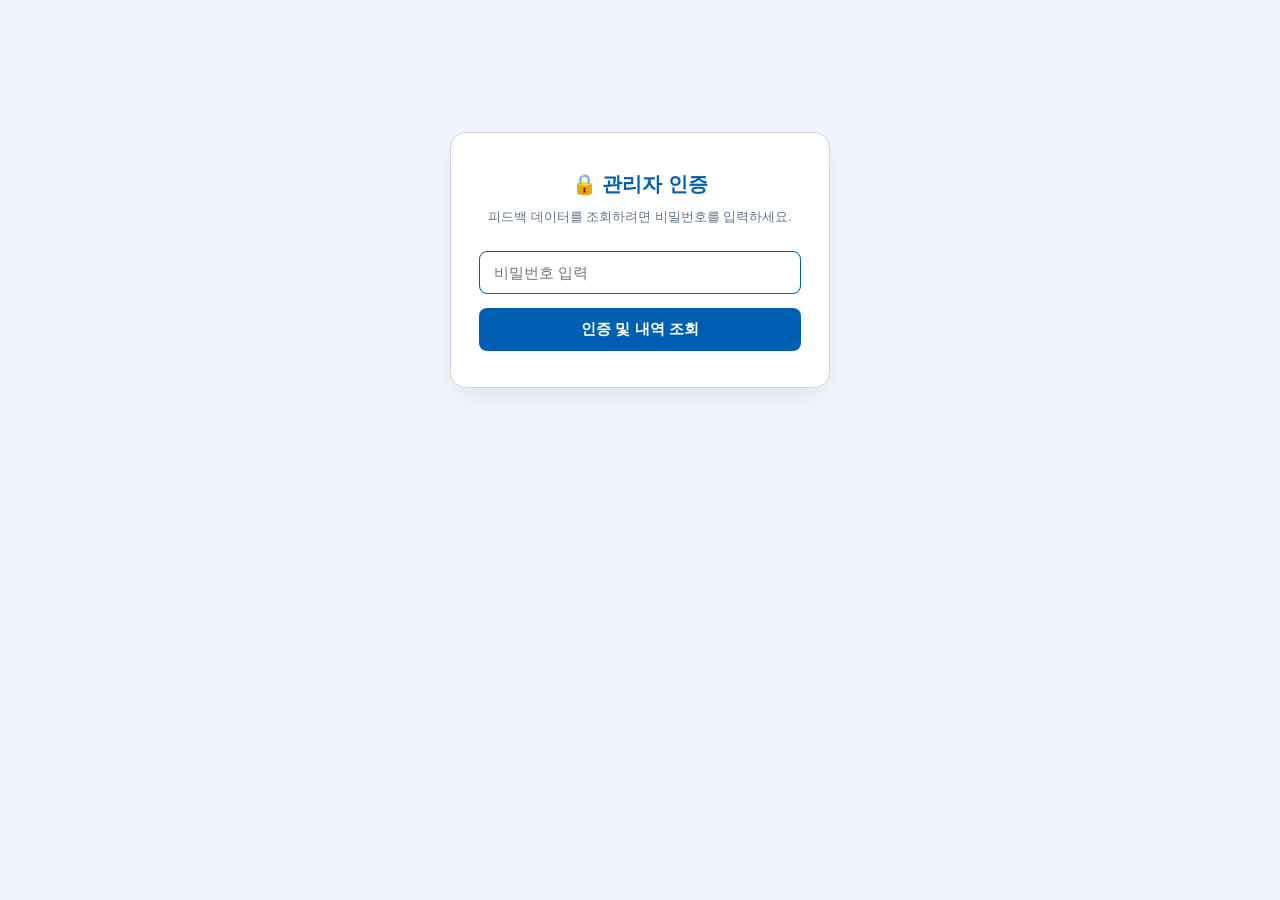
==== admin.html @ b07fa23e "Create admin.html" ====
<!DOCTYPE html>
<html lang="ko">
<head>
  <meta charset="UTF-8">
  <meta name="viewport" content="width=device-width, initial-scale=1.0">
  <title>피드백 관리자 대시보드 - 주말 언제와?</title>
  <link rel="icon" type="image/png" href="/day-off.png">
  <link rel="stylesheet" href="https://fonts.googleapis.com/css2?family=Pretendard:wght@400;500;600;700;800;900&family=Material+Symbols+Outlined:opsz,wght,FILL,GRAD@20..48,100..700,0..1,-50..200&display=swap">
  <style>
    * { box-sizing: border-box; margin: 0; padding: 0; font-family: 'Pretendard', -apple-system, sans-serif; }
    body { background-color: #f1f5f9; color: #0f172a; min-height: 100vh; padding: 32px 16px 60px; line-height: 1.5; }
    .container { max-width: 1120px; margin: 0 auto; }

    /* 로그인 인증 카드 */
    .auth-card {
      max-width: 380px;
      margin: 100px auto;
      background: #ffffff;
      padding: 36px 28px;
      border-radius: 16px;
      border: 1.5px solid #cbd5e1;
      box-shadow: 0 10px 25px -5px rgba(15, 23, 42, 0.08);
      text-align: center;
    }
    .auth-title { font-size: 1.25rem; font-weight: 900; margin-bottom: 8px; color: #005fb0; }
    .auth-desc { font-size: 0.8125rem; color: #64748b; margin-bottom: 24px; }
    .auth-input {
      width: 100%;
      padding: 12px 14px;
      border: 1.5px solid #cbd5e1;
      border-radius: 8px;
      font-size: 0.9375rem;
      outline: none;
      margin-bottom: 14px;
    }
    .auth-input:focus { border-color: #005fb0; }
    .auth-btn {
      width: 100%;
      padding: 12px;
      background-color: #005fb0;
      color: #ffffff;
      border: none;
      border-radius: 8px;
      font-size: 0.9375rem;
      font-weight: 800;
      cursor: pointer;
      transition: background-color 0.2s;
    }
    .auth-btn:hover { background-color: #00497d; }

    /* 대시보드 화면 */
    #dashboard-view { display: none; }
    .dashboard-header {
      display: flex;
      justify-content: space-between;
      align-items: center;
      margin-bottom: 20px;
      flex-wrap: wrap;
      gap: 12px;
    }
    .header-title-wrap h2 { font-size: 1.4rem; font-weight: 900; color: #0f172a; }
    .header-title-wrap p { font-size: 0.85rem; color: #64748b; margin-top: 2px; }
    
    .header-actions { display: flex; align-items: center; gap: 10px; }
    .refresh-btn {
      display: inline-flex;
      align-items: center;
      gap: 6px;
      padding: 8px 16px;
      border-radius: 8px;
      border: 1.5px solid #cbd5e1;
      background-color: #ffffff;
      color: #0f172a;
      font-weight: 700;
      font-size: 0.8125rem;
      cursor: pointer;
      transition: all 0.2s;
    }
    .refresh-btn:hover { background-color: #f8fafc; border-color: #005fb0; color: #005fb0; }
    .refresh-btn .material-symbols-outlined { font-size: 18px; }

    /* 테이블 카드 영역 */
    .table-card {
      background: #ffffff;
      border: 1.5px solid #cbd5e1;
      border-radius: 14px;
      overflow: hidden;
      box-shadow: 0 4px 12px rgba(15, 23, 42, 0.05);
    }
    table { width: 100%; border-collapse: collapse; text-align: left; }
    th, td { padding: 16px 18px; border-bottom: 1px solid #e2e8f0; vertical-align: top; }
    th { background: #f8fafc; font-weight: 800; color: #475569; border-bottom: 1.5px solid #cbd5e1; font-size: 0.8125rem; }
    tr:last-child td { border-bottom: none; }
    tr:hover td { background-color: #f8fafc; }

    /* 열별 가로 너비 및 서식 */
    .col-no { width: 64px; text-align: center; font-weight: 800; color: #64748b; font-size: 0.875rem; }
    .col-date { width: 175px; color: #475569; font-size: 0.8125rem; white-space: nowrap; font-variant-numeric: tabular-nums; }
    .col-category { width: 140px; }
    .col-content {
      font-size: 0.9375rem;
      color: #1e293b;
      white-space: pre-wrap;
      word-break: break-word;
      line-height: 1.6;
    }

    /* 카테고리 배지 */
    .badge {
      display: inline-block;
      padding: 4px 10px;
      border-radius: 6px;
      font-size: 0.75rem;
      font-weight: 800;
      white-space: nowrap;
    }
    .badge-오류신고 { background-color: #fee2e2; color: #b91c1c; border: 1px solid #fca5a5; }
    .badge-개선사항-요청 { background-color: #fef3c7; color: #d97706; border: 1px solid #fcd34d; }
    .badge-신기능-아이디어 { background-color: #e0e7ff; color: #4338ca; border: 1px solid #c7d2fe; }

    @media (max-width: 768px) {
      .table-card { overflow-x: auto; }
      table { min-width: 680px; }
      body { padding: 24px 12px 40px; }
    }
  </style>
</head>
<body>
  <div class="container">
    <!-- 1. 비밀번호 인증 폼 -->
    <div class="auth-card" id="auth-view">
      <h1 class="auth-title">🔒 관리자 인증</h1>
      <p class="auth-desc">피드백 데이터를 조회하려면 비밀번호를 입력하세요.</p>
      <form onsubmit="handleLogin(event)">
        <input type="password" id="admin-pw" class="auth-input" placeholder="비밀번호 입력" required autofocus />
        <button type="submit" id="login-btn" class="auth-btn">인증 및 내역 조회</button>
      </form>
    </div>

    <!-- 2. 피드백 목록 대시보드 -->
    <div id="dashboard-view">
      <div class="dashboard-header">
        <div class="header-title-wrap">
          <h2>📬 피드백 접수 현황 (<span id="total-count">0</span>건)</h2>
          <p>구글 스프레드시트 FEED 시트와 실시간 연동된 피드백 목록입니다.</p>
        </div>
        <div class="header-actions">
          <button type="button" class="refresh-btn" onclick="fetchFeedbacks()">
            <span class="material-symbols-outlined">refresh</span>
            <span>새로고침</span>
          </button>
        </div>
      </div>

      <div class="table-card">
        <table>
          <thead>
            <tr>
              <th class="col-no">No.</th>
              <th class="col-date">추가한 시간</th>
              <th class="col-category">카테고리</th>
              <th>피드백 내용</th>
            </tr>
          </thead>
          <tbody id="feedback-table-body">
            <!-- 자바스크립트로 렌더링 -->
          </tbody>
        </table>
      </div>
    </div>
  </div>

  <script>
    const APPS_SCRIPT_URL = 'https://script.google.com/macros/s/AKfycbxyLX-M_XVv8_9TiIEZ9mmHaKyGz4XHE_bcwyMGWnms5fs6G-gfW6nwghUoxpFB1cL58g/exec';
    let currentPassword = '';

    function handleLogin(e) {
      e.preventDefault();
      currentPassword = document.getElementById('admin-pw').value;
      fetchFeedbacks();
    }

    // 🌟 ISO 8601 및 다양한 날짜 형식을 'YYYY-MM-DD HH:mm:ss'로 깔끔하게 변환하는 포맷터
    function formatDateTime(val) {
      if (!val) return '-';
      const d = new Date(val);
      if (isNaN(d.getTime())) {
        return String(val);
      }
      const yyyy = d.getFullYear();
      const mm = String(d.getMonth() + 1).padStart(2, '0');
      const dd = String(d.getDate()).padStart(2, '0');
      const hh = String(d.getHours()).padStart(2, '0');
      const min = String(d.getMinutes()).padStart(2, '0');
      const ss = String(d.getSeconds()).padStart(2, '0');
      return `${yyyy}-${mm}-${dd} ${hh}:${min}:${ss}`;
    }

    async function fetchFeedbacks() {
      const btn = document.getElementById('login-btn');
      if (btn) btn.innerText = '인증 확인 중...';

      try {
        const response = await fetch(APPS_SCRIPT_URL, {
          method: 'POST',
          body: JSON.stringify({
            action: 'getAdminFeedbacks',
            password: currentPassword
          })
        });

        const result = await response.json();

        if (result.status === 'success') {
          document.getElementById('auth-view').style.display = 'none';
          document.getElementById('dashboard-view').style.display = 'block';
          renderTable(result.data);
        } else {
          alert(result.message || '인증에 실패했습니다. 비밀번호를 다시 확인하세요.');
        }
      } catch (err) {
        console.error('관리자 조회 오류:', err);
        alert('데이터를 가져오는 중 네트워크 오류가 발생했습니다.');
      } finally {
        if (btn) btn.innerText = '인증 및 내역 조회';
      }
    }

    function renderTable(data) {
      const tbody = document.getElementById('feedback-table-body');
      document.getElementById('total-count').innerText = data.length;
      tbody.innerHTML = '';

      if (data.length === 0) {
        tbody.innerHTML = '<tr><td colspan="4" style="text-align:center; padding: 48px; color: #94a3b8; font-weight:600;">접수된 피드백 내역이 없습니다.</td></tr>';
        return;
      }

      data.forEach((item, index) => {
        const badgeClass = 'badge-' + String(item.category || '').replace(/\s+/g, '-');
        const formattedDate = formatDateTime(item.createdAt);
        const rowNumber = index + 1; // 🌟 1, 2, 3... 순번 번호 부여

        const row = document.createElement('tr');
        row.innerHTML = `
          <td class="col-no">${rowNumber}</td>
          <td class="col-date">${formattedDate}</td>
          <td class="col-category"><span class="badge ${badgeClass}">${escapeHtml(item.category || '기타')}</span></td>
          <td class="col-content">${escapeHtml(item.content || '')}</td>
        `;
        tbody.appendChild(row);
      });
    }

    function escapeHtml(text) {
      const div = document.createElement('div');
      div.innerText = text;
      return div.innerHTML;
    }
  </script>
</body>
</html>
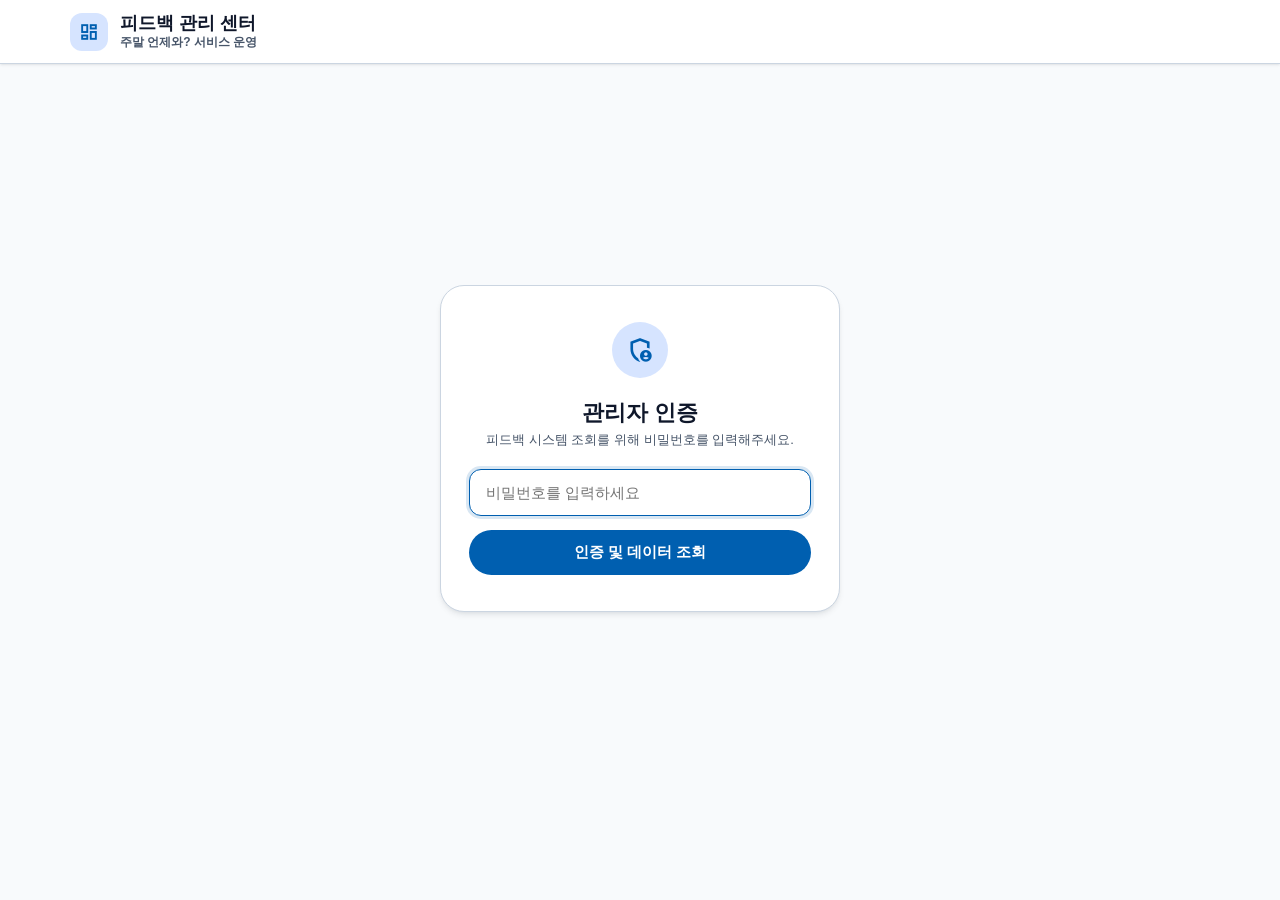
==== commit 958a3845: "Update admin.html" ====
--- a/admin.html
+++ b/admin.html
@@ -3,190 +3,754 @@
 <head>
   <meta charset="UTF-8">
   <meta name="viewport" content="width=device-width, initial-scale=1.0">
-  <title>피드백 관리자 대시보드 - 주말 언제와?</title>
+  <title>피드백 관리자 센터 - 주말 언제와?</title>
   <link rel="icon" type="image/png" href="/day-off.png">
-  <link rel="stylesheet" href="https://fonts.googleapis.com/css2?family=Pretendard:wght@400;500;600;700;800;900&family=Material+Symbols+Outlined:opsz,wght,FILL,GRAD@20..48,100..700,0..1,-50..200&display=swap">
+  <link rel="preconnect" href="https://fonts.googleapis.com">
+  <link rel="preconnect" href="https://fonts.gstatic.com" crossorigin>
+  <link href="https://fonts.googleapis.com/css2?family=Pretendard:wght@400;500;600;700;800;900&family=Material+Symbols+Outlined:opsz,wght,FILL,GRAD@20..48,100..700,0..1,-50..200&display=swap" rel="stylesheet">
+  
   <style>
-    * { box-sizing: border-box; margin: 0; padding: 0; font-family: 'Pretendard', -apple-system, sans-serif; }
-    body { background-color: #f1f5f9; color: #0f172a; min-height: 100vh; padding: 32px 16px 60px; line-height: 1.5; }
-    .container { max-width: 1120px; margin: 0 auto; }
-
-    /* 로그인 인증 카드 */
-    .auth-card {
-      max-width: 380px;
-      margin: 100px auto;
-      background: #ffffff;
-      padding: 36px 28px;
-      border-radius: 16px;
-      border: 1.5px solid #cbd5e1;
-      box-shadow: 0 10px 25px -5px rgba(15, 23, 42, 0.08);
-      text-align: center;
-    }
-    .auth-title { font-size: 1.25rem; font-weight: 900; margin-bottom: 8px; color: #005fb0; }
-    .auth-desc { font-size: 0.8125rem; color: #64748b; margin-bottom: 24px; }
-    .auth-input {
+    /* ==========================================
+       1. Material Design 3 토큰 정의
+       ========================================== */
+    :root {
+      --md-sys-color-primary: #005fb0;
+      --md-sys-color-on-primary: #ffffff;
+      --md-sys-color-primary-container: #d6e4ff;
+      --md-sys-color-on-primary-container: #001b3d;
+      
+      --md-sys-color-secondary: #535f70;
+      --md-sys-color-secondary-container: #d7e3f7;
+      --md-sys-color-on-secondary-container: #101c2b;
+      
+      --md-sys-color-surface: #ffffff;
+      --md-sys-color-surface-dim: #f8fafc;
+      --md-sys-color-surface-container: #ffffff;
+      --md-sys-color-surface-container-high: #f1f5f9;
+      --md-sys-color-surface-container-highest: #e2e8f0;
+      
+      --md-sys-color-on-surface: #0f172a;
+      --md-sys-color-on-surface-variant: #475569;
+      --md-sys-color-outline: #94a3b8;
+      --md-sys-color-outline-variant: #cbd5e1;
+      
+      --md-sys-color-error: #ba1a1a;
+      --md-sys-color-error-container: #ffdad6;
+      --md-sys-color-on-error-container: #410002;
+
+      --md-shape-corner-xs: 4px;
+      --md-shape-corner-s: 8px;
+      --md-shape-corner-m: 12px;
+      --md-shape-corner-l: 16px;
+      --md-shape-corner-xl: 24px;
+      --md-shape-corner-full: 9999px;
+
+      --md-elevation-1: 0 1px 3px 0 rgba(15, 23, 42, 0.08), 0 1px 2px -1px rgba(15, 23, 42, 0.08);
+      --md-elevation-2: 0 4px 6px -1px rgba(15, 23, 42, 0.08), 0 2px 4px -2px rgba(15, 23, 42, 0.08);
+      --md-elevation-3: 0 10px 15px -3px rgba(15, 23, 42, 0.1), 0 4px 6px -4px rgba(15, 23, 42, 0.1);
+    }
+
+    * {
+      box-sizing: border-box;
+      margin: 0;
+      padding: 0;
+      font-family: 'Pretendard', -apple-system, BlinkMacSystemFont, Roboto, sans-serif;
+      -webkit-font-smoothing: antialiased;
+      -webkit-tap-highlight-color: transparent;
+    }
+
+    body {
+      background-color: var(--md-sys-color-surface-dim);
+      color: var(--md-sys-color-on-surface);
+      min-height: 100vh;
+      display: flex;
+      flex-direction: column;
+      align-items: center;
+      padding: 0 0 60px;
+    }
+
+    .material-symbols-outlined {
+      font-size: 20px;
+      vertical-align: middle;
+      font-variation-settings: 'FILL' 0, 'wght' 500, 'GRAD' 0, 'opsz' 24;
+    }
+
+    .container {
       width: 100%;
-      padding: 12px 14px;
-      border: 1.5px solid #cbd5e1;
-      border-radius: 8px;
-      font-size: 0.9375rem;
-      outline: none;
-      margin-bottom: 14px;
-    }
-    .auth-input:focus { border-color: #005fb0; }
-    .auth-btn {
+      max-width: 1140px;
+      padding: 0 20px;
+      display: flex;
+      flex-direction: column;
+      gap: 20px;
+    }
+
+    /* ==========================================
+       2. 상단 고정 네비게이션 탑 바
+       ========================================== */
+    .top-app-bar {
       width: 100%;
-      padding: 12px;
-      background-color: #005fb0;
-      color: #ffffff;
-      border: none;
-      border-radius: 8px;
-      font-size: 0.9375rem;
-      font-weight: 800;
-      cursor: pointer;
-      transition: background-color 0.2s;
-    }
-    .auth-btn:hover { background-color: #00497d; }
-
-    /* 대시보드 화면 */
-    #dashboard-view { display: none; }
-    .dashboard-header {
-      display: flex;
+      background-color: var(--md-sys-color-surface);
+      border-bottom: 1.5px solid var(--md-sys-color-outline-variant);
+      box-shadow: var(--md-elevation-1);
+      position: sticky;
+      top: 0;
+      z-index: 100;
+      display: flex;
+      justify-content: center;
+      padding: 12px 20px;
+      margin-bottom: 24px;
+    }
+
+    .top-app-bar-inner {
+      width: 100%;
+      max-width: 1140px;
+      display: flex;
+      align-items: center;
       justify-content: space-between;
-      align-items: center;
-      margin-bottom: 20px;
-      flex-wrap: wrap;
       gap: 12px;
     }
-    .header-title-wrap h2 { font-size: 1.4rem; font-weight: 900; color: #0f172a; }
-    .header-title-wrap p { font-size: 0.85rem; color: #64748b; margin-top: 2px; }
-    
-    .header-actions { display: flex; align-items: center; gap: 10px; }
-    .refresh-btn {
+
+    .brand-section {
+      display: flex;
+      align-items: center;
+      gap: 12px;
+    }
+
+    .brand-logo-badge {
+      width: 38px;
+      height: 38px;
+      border-radius: var(--md-shape-corner-m);
+      background-color: var(--md-sys-color-primary-container);
+      color: var(--md-sys-color-primary);
+      display: flex;
+      align-items: center;
+      justify-content: center;
+    }
+
+    .brand-text h1 {
+      font-size: 1.15rem;
+      font-weight: 900;
+      color: var(--md-sys-color-on-surface);
+      line-height: 1.2;
+    }
+
+    .brand-text p {
+      font-size: 0.75rem;
+      font-weight: 600;
+      color: var(--md-sys-color-on-surface-variant);
+    }
+
+    .top-actions {
+      display: flex;
+      align-items: center;
+      gap: 8px;
+    }
+
+    /* ==========================================
+       3. 버튼 & 배지 (M3 스타일)
+       ========================================== */
+    .md-btn {
       display: inline-flex;
       align-items: center;
+      justify-content: center;
       gap: 6px;
       padding: 8px 16px;
-      border-radius: 8px;
-      border: 1.5px solid #cbd5e1;
-      background-color: #ffffff;
-      color: #0f172a;
+      border-radius: var(--md-shape-corner-full);
+      font-size: 0.8125rem;
       font-weight: 700;
+      border: 1px solid transparent;
+      cursor: pointer;
+      transition: all 0.2s cubic-bezier(0.2, 0, 0, 1);
+      white-space: nowrap;
+      user-select: none;
+    }
+
+    .md-btn-tonal {
+      background-color: var(--md-sys-color-secondary-container);
+      color: var(--md-sys-color-on-secondary-container);
+      border-color: var(--md-sys-color-outline-variant);
+    }
+    .md-btn-tonal:hover {
+      background-color: #c5d7f2;
+      box-shadow: var(--md-elevation-1);
+    }
+
+    .md-btn-error {
+      background-color: var(--md-sys-color-error-container);
+      color: var(--md-sys-color-error);
+      border-color: rgba(186, 26, 26, 0.2);
+    }
+    .md-btn-error:hover {
+      background-color: #ffc9c2;
+    }
+
+    .md-btn-filled {
+      background-color: var(--md-sys-color-primary);
+      color: var(--md-sys-color-on-primary);
+    }
+    .md-btn-filled:hover {
+      background-color: #00497d;
+      box-shadow: var(--md-elevation-1);
+    }
+
+    .sync-status-pill {
+      display: inline-flex;
+      align-items: center;
+      gap: 5px;
+      padding: 4px 10px;
+      border-radius: var(--md-shape-corner-full);
+      background-color: var(--md-sys-color-primary-container);
+      color: var(--md-sys-color-primary);
+      font-size: 0.6875rem;
+      font-weight: 800;
+      opacity: 0;
+      transition: opacity 0.25s ease;
+    }
+    .sync-status-pill.active {
+      opacity: 1;
+    }
+    .spin-icon {
+      animation: spin 1s linear infinite;
+    }
+    @keyframes spin {
+      100% { transform: rotate(360deg); }
+    }
+
+    /* ==========================================
+       4. 로그인 인증 카드 (M3 Elevated Sheet)
+       ========================================== */
+    .auth-container {
+      width: 100%;
+      min-height: calc(100vh - 180px);
+      display: flex;
+      align-items: center;
+      justify-content: center;
+    }
+
+    .auth-card {
+      width: 100%;
+      max-width: 400px;
+      background-color: var(--md-sys-color-surface-container);
+      border-radius: var(--md-shape-corner-xl);
+      border: 1.5px solid var(--md-sys-color-outline-variant);
+      box-shadow: var(--md-elevation-2);
+      padding: 36px 28px;
+      text-align: center;
+      display: flex;
+      flex-direction: column;
+      gap: 20px;
+    }
+
+    .auth-icon-circle {
+      width: 56px;
+      height: 56px;
+      border-radius: var(--md-shape-corner-full);
+      background-color: var(--md-sys-color-primary-container);
+      color: var(--md-sys-color-primary);
+      display: flex;
+      align-items: center;
+      justify-content: center;
+      margin: 0 auto;
+    }
+    .auth-icon-circle .material-symbols-outlined { font-size: 28px; }
+
+    .auth-header h2 {
+      font-size: 1.35rem;
+      font-weight: 900;
+      color: var(--md-sys-color-on-surface);
+    }
+    .auth-header p {
       font-size: 0.8125rem;
+      color: var(--md-sys-color-on-surface-variant);
+      margin-top: 4px;
+    }
+
+    .auth-input-group {
+      display: flex;
+      flex-direction: column;
+      gap: 14px;
+      text-align: left;
+    }
+
+    .m3-text-field {
+      width: 100%;
+      padding: 14px 16px;
+      background-color: var(--md-sys-color-surface-container-high);
+      border: 1.5px solid var(--md-sys-color-outline-variant);
+      border-radius: var(--md-shape-corner-m);
+      font-size: 0.9375rem;
+      color: var(--md-sys-color-on-surface);
+      outline: none;
+      transition: border-color 0.2s ease, background-color 0.2s ease;
+    }
+    .m3-text-field:focus {
+      border-color: var(--md-sys-color-primary);
+      background-color: var(--md-sys-color-surface);
+      box-shadow: 0 0 0 3px rgba(0, 95, 176, 0.15);
+    }
+
+    /* ==========================================
+       5. 통계 KPI 요약 카드 그리드 (M3 Cards)
+       ========================================== */
+    .kpi-grid {
+      display: grid;
+      grid-template-columns: repeat(4, 1fr);
+      gap: 14px;
+      width: 100%;
+    }
+
+    .kpi-card {
+      background-color: var(--md-sys-color-surface-container);
+      border: 1.5px solid var(--md-sys-color-outline-variant);
+      border-radius: var(--md-shape-corner-l);
+      padding: 18px 20px;
+      display: flex;
+      align-items: center;
+      justify-content: space-between;
+      box-shadow: var(--md-elevation-1);
+    }
+
+    .kpi-info {
+      display: flex;
+      flex-direction: column;
+      gap: 2px;
+    }
+    .kpi-label {
+      font-size: 0.75rem;
+      font-weight: 700;
+      color: var(--md-sys-color-on-surface-variant);
+    }
+    .kpi-value {
+      font-size: 1.75rem;
+      font-weight: 900;
+      color: var(--md-sys-color-on-surface);
+      line-height: 1.2;
+    }
+
+    .kpi-icon-box {
+      width: 44px;
+      height: 44px;
+      border-radius: var(--md-shape-corner-m);
+      display: flex;
+      align-items: center;
+      justify-content: center;
+    }
+    .kpi-icon-box.total { background-color: var(--md-sys-color-primary-container); color: var(--md-sys-color-primary); }
+    .kpi-icon-box.bug { background-color: #fee2e2; color: #b91c1c; }
+    .kpi-icon-box.improve { background-color: #fef3c7; color: #d97706; }
+    .kpi-icon-box.idea { background-color: #e0e7ff; color: #4338ca; }
+
+    /* ==========================================
+       6. 검색 & 필터 칩 바 (Filter Bar)
+       ========================================== */
+    .filter-search-bar {
+      display: flex;
+      justify-content: space-between;
+      align-items: center;
+      flex-wrap: wrap;
+      gap: 14px;
+      background-color: var(--md-sys-color-surface-container);
+      border: 1.5px solid var(--md-sys-color-outline-variant);
+      border-radius: var(--md-shape-corner-l);
+      padding: 14px 18px;
+      box-shadow: var(--md-elevation-1);
+    }
+
+    .filter-chips-group {
+      display: flex;
+      align-items: center;
+      gap: 8px;
+      flex-wrap: wrap;
+    }
+
+    .filter-chip {
+      display: inline-flex;
+      align-items: center;
+      gap: 5px;
+      padding: 6px 14px;
+      border-radius: var(--md-shape-corner-s);
+      background-color: var(--md-sys-color-surface-container-high);
+      border: 1px solid var(--md-sys-color-outline-variant);
+      color: var(--md-sys-color-on-surface-variant);
+      font-size: 0.8125rem;
+      font-weight: 700;
       cursor: pointer;
-      transition: all 0.2s;
-    }
-    .refresh-btn:hover { background-color: #f8fafc; border-color: #005fb0; color: #005fb0; }
-    .refresh-btn .material-symbols-outlined { font-size: 18px; }
-
-    /* 테이블 카드 영역 */
-    .table-card {
-      background: #ffffff;
-      border: 1.5px solid #cbd5e1;
-      border-radius: 14px;
+      transition: all 0.2s ease;
+      user-select: none;
+    }
+
+    .filter-chip:hover {
+      border-color: var(--md-sys-color-primary);
+      color: var(--md-sys-color-on-surface);
+    }
+
+    .filter-chip.active {
+      background-color: var(--md-sys-color-primary-container);
+      color: var(--md-sys-color-on-primary-container);
+      border-color: var(--md-sys-color-primary);
+    }
+
+    .search-box {
+      display: flex;
+      align-items: center;
+      gap: 8px;
+      background-color: var(--md-sys-color-surface-container-high);
+      border: 1.5px solid var(--md-sys-color-outline-variant);
+      border-radius: var(--md-shape-corner-full);
+      padding: 6px 14px;
+      width: 260px;
+    }
+    .search-box:focus-within {
+      border-color: var(--md-sys-color-primary);
+      background-color: var(--md-sys-color-surface);
+    }
+    .search-box input {
+      border: none;
+      background: transparent;
+      outline: none;
+      font-size: 0.8125rem;
+      color: var(--md-sys-color-on-surface);
+      width: 100%;
+    }
+    .search-box .material-symbols-outlined {
+      color: var(--md-sys-color-outline);
+      font-size: 18px;
+    }
+
+    /* ==========================================
+       7. PC용 M3 데이터 테이블 뷰 (>768px)
+       ========================================== */
+    .table-container-card {
+      background-color: var(--md-sys-color-surface-container);
+      border: 1.5px solid var(--md-sys-color-outline-variant);
+      border-radius: var(--md-shape-corner-l);
       overflow: hidden;
-      box-shadow: 0 4px 12px rgba(15, 23, 42, 0.05);
-    }
-    table { width: 100%; border-collapse: collapse; text-align: left; }
-    th, td { padding: 16px 18px; border-bottom: 1px solid #e2e8f0; vertical-align: top; }
-    th { background: #f8fafc; font-weight: 800; color: #475569; border-bottom: 1.5px solid #cbd5e1; font-size: 0.8125rem; }
-    tr:last-child td { border-bottom: none; }
-    tr:hover td { background-color: #f8fafc; }
-
-    /* 열별 가로 너비 및 서식 */
-    .col-no { width: 64px; text-align: center; font-weight: 800; color: #64748b; font-size: 0.875rem; }
-    .col-date { width: 175px; color: #475569; font-size: 0.8125rem; white-space: nowrap; font-variant-numeric: tabular-nums; }
-    .col-category { width: 140px; }
+      box-shadow: var(--md-elevation-1);
+      display: block;
+    }
+
+    table.m3-table {
+      width: 100%;
+      border-collapse: collapse;
+      text-align: left;
+    }
+
+    table.m3-table th,
+    table.m3-table td {
+      padding: 16px 18px;
+      border-bottom: 1px solid var(--md-sys-color-surface-container-highest);
+      vertical-align: top;
+    }
+
+    table.m3-table th {
+      background-color: var(--md-sys-color-surface-container-high);
+      font-size: 0.8125rem;
+      font-weight: 800;
+      color: var(--md-sys-color-on-surface-variant);
+      border-bottom: 1.5px solid var(--md-sys-color-outline-variant);
+      white-space: nowrap;
+    }
+
+    table.m3-table tr:last-child td {
+      border-bottom: none;
+    }
+
+    table.m3-table tr:hover td {
+      background-color: var(--md-sys-color-surface-dim);
+    }
+
+    .col-no { width: 60px; text-align: center; font-weight: 800; color: var(--md-sys-color-on-surface-variant); font-size: 0.875rem; }
+    .col-date { width: 170px; font-size: 0.8125rem; color: var(--md-sys-color-on-surface-variant); font-variant-numeric: tabular-nums; white-space: nowrap; }
+    .col-cat { width: 140px; }
     .col-content {
       font-size: 0.9375rem;
-      color: #1e293b;
+      color: var(--md-sys-color-on-surface);
       white-space: pre-wrap;
       word-break: break-word;
       line-height: 1.6;
     }
 
-    /* 카테고리 배지 */
-    .badge {
-      display: inline-block;
+    /* 카테고리 배지 (M3 Pills) */
+    .cat-badge {
+      display: inline-flex;
+      align-items: center;
+      gap: 4px;
       padding: 4px 10px;
-      border-radius: 6px;
+      border-radius: var(--md-shape-corner-s);
       font-size: 0.75rem;
       font-weight: 800;
       white-space: nowrap;
     }
-    .badge-오류신고 { background-color: #fee2e2; color: #b91c1c; border: 1px solid #fca5a5; }
-    .badge-개선사항-요청 { background-color: #fef3c7; color: #d97706; border: 1px solid #fcd34d; }
-    .badge-신기능-아이디어 { background-color: #e0e7ff; color: #4338ca; border: 1px solid #c7d2fe; }
-
+    .badge-bug { background-color: #fee2e2; color: #b91c1c; border: 1px solid #fca5a5; }
+    .badge-improve { background-color: #fef3c7; color: #d97706; border: 1px solid #fcd34d; }
+    .badge-idea { background-color: #e0e7ff; color: #4338ca; border: 1px solid #c7d2fe; }
+    .badge-etc { background-color: var(--md-sys-color-surface-container-highest); color: var(--md-sys-color-on-surface-variant); }
+
+    /* ==========================================
+       8. 모바일 전용 M3 카드 리스트 뷰 (<=768px)
+       ========================================== */
+    .mobile-cards-view {
+      display: none;
+      flex-direction: column;
+      gap: 12px;
+      width: 100%;
+    }
+
+    .mobile-feedback-card {
+      background-color: var(--md-sys-color-surface-container);
+      border: 1.5px solid var(--md-sys-color-outline-variant);
+      border-radius: var(--md-shape-corner-l);
+      padding: 16px;
+      box-shadow: var(--md-elevation-1);
+      display: flex;
+      flex-direction: column;
+      gap: 10px;
+    }
+
+    .mobile-card-header {
+      display: flex;
+      align-items: center;
+      justify-content: space-between;
+      border-bottom: 1px dashed var(--md-sys-color-outline-variant);
+      padding-bottom: 10px;
+    }
+
+    .mobile-card-header-left {
+      display: flex;
+      align-items: center;
+      gap: 8px;
+    }
+
+    .mobile-card-num {
+      font-size: 0.8125rem;
+      font-weight: 900;
+      color: var(--md-sys-color-primary);
+      background-color: var(--md-sys-color-primary-container);
+      padding: 2px 7px;
+      border-radius: var(--md-shape-corner-s);
+    }
+
+    .mobile-card-date {
+      font-size: 0.75rem;
+      color: var(--md-sys-color-on-surface-variant);
+      font-variant-numeric: tabular-nums;
+    }
+
+    .mobile-card-body {
+      font-size: 0.9375rem;
+      color: var(--md-sys-color-on-surface);
+      line-height: 1.6;
+      white-space: pre-wrap;
+      word-break: break-word;
+    }
+
+    /* 빈 상태 안내 */
+    .empty-state {
+      padding: 60px 20px;
+      text-align: center;
+      display: flex;
+      flex-direction: column;
+      align-items: center;
+      gap: 10px;
+      color: var(--md-sys-color-on-surface-variant);
+    }
+    .empty-state .material-symbols-outlined { font-size: 48px; color: var(--md-sys-color-outline); }
+    .empty-state p { font-size: 0.9375rem; font-weight: 600; }
+
+    /* ==========================================
+       9. 반응형 미디어 쿼리
+       ========================================== */
     @media (max-width: 768px) {
-      .table-card { overflow-x: auto; }
-      table { min-width: 680px; }
-      body { padding: 24px 12px 40px; }
+      body { padding-bottom: 40px; }
+      .top-app-bar { padding: 10px 16px; margin-bottom: 16px; }
+      .container { padding: 0 14px; gap: 16px; }
+      
+      .kpi-grid {
+        grid-template-columns: repeat(2, 1fr);
+        gap: 10px;
+      }
+      .kpi-card { padding: 14px 16px; }
+      .kpi-value { font-size: 1.4rem; }
+      .kpi-icon-box { width: 36px; height: 36px; }
+      
+      .filter-search-bar {
+        flex-direction: column;
+        align-items: stretch;
+        padding: 12px;
+        gap: 10px;
+      }
+      .search-box { width: 100%; }
+
+      /* PC 테이블 숨김 & 모바일 전용 카드 뷰 노출 */
+      .table-container-card { display: none !important; }
+      .mobile-cards-view { display: flex !important; }
     }
   </style>
 </head>
 <body>
-  <div class="container">
-    <!-- 1. 비밀번호 인증 폼 -->
-    <div class="auth-card" id="auth-view">
-      <h1 class="auth-title">🔒 관리자 인증</h1>
-      <p class="auth-desc">피드백 데이터를 조회하려면 비밀번호를 입력하세요.</p>
-      <form onsubmit="handleLogin(event)">
-        <input type="password" id="admin-pw" class="auth-input" placeholder="비밀번호 입력" required autofocus />
-        <button type="submit" id="login-btn" class="auth-btn">인증 및 내역 조회</button>
-      </form>
+
+  <!-- 1. M3 탑 앱 바 -->
+  <header class="top-app-bar">
+    <div class="top-app-bar-inner">
+      <div class="brand-section">
+        <div class="brand-logo-badge">
+          <span class="material-symbols-outlined">dashboard</span>
+        </div>
+        <div class="brand-text">
+          <h1>피드백 관리 센터</h1>
+          <p>주말 언제와? 서비스 운영</p>
+        </div>
+      </div>
+
+      <div class="top-actions" id="top-actions-box" style="display: none;">
+        <span class="sync-status-pill" id="sync-status">
+          <span class="material-symbols-outlined spin-icon" style="font-size: 14px;">sync</span>
+          <span>동기화 중...</span>
+        </span>
+        <button type="button" class="md-btn md-btn-tonal" id="btn-refresh" onclick="fetchFeedbacks(false)">
+          <span class="material-symbols-outlined">refresh</span>
+          <span class="btn-text">새로고침</span>
+        </button>
+        <button type="button" class="md-btn md-btn-error" onclick="handleLogout()" title="로그아웃">
+          <span class="material-symbols-outlined">logout</span>
+          <span class="btn-text">로그아웃</span>
+        </button>
+      </div>
     </div>
-
-    <!-- 2. 피드백 목록 대시보드 -->
-    <div id="dashboard-view">
-      <div class="dashboard-header">
-        <div class="header-title-wrap">
-          <h2>📬 피드백 접수 현황 (<span id="total-count">0</span>건)</h2>
-          <p>구글 스프레드시트 FEED 시트와 실시간 연동된 피드백 목록입니다.</p>
+  </header>
+
+  <main class="container">
+    <!-- 2. 비밀번호 인증 뷰 -->
+    <div class="auth-container" id="auth-view">
+      <div class="auth-card">
+        <div class="auth-icon-circle">
+          <span class="material-symbols-outlined">admin_panel_settings</span>
         </div>
-        <div class="header-actions">
-          <button type="button" class="refresh-btn" onclick="fetchFeedbacks()">
-            <span class="material-symbols-outlined">refresh</span>
-            <span>새로고침</span>
+        <div class="auth-header">
+          <h2>관리자 인증</h2>
+          <p>피드백 시스템 조회를 위해 비밀번호를 입력해주세요.</p>
+        </div>
+        <form onsubmit="handleLogin(event)" class="auth-input-group">
+          <input type="password" id="admin-pw" class="m3-text-field" placeholder="비밀번호를 입력하세요" required autofocus />
+          <button type="submit" id="login-btn" class="md-btn md-btn-filled" style="padding: 12px; font-size: 0.9375rem;">
+            <span>인증 및 데이터 조회</span>
+          </button>
+        </form>
+      </div>
+    </div>
+
+    <!-- 3. 메인 대시보드 뷰 (인증 성공 시 표시) -->
+    <div id="dashboard-view" style="display: none; flex-direction: column; gap: 20px;">
+      
+      <!-- KPI 요약 카드 그리드 -->
+      <section class="kpi-grid">
+        <div class="kpi-card">
+          <div class="kpi-info">
+            <span class="kpi-label">전체 피드백</span>
+            <span class="kpi-value" id="kpi-total">0</span>
+          </div>
+          <div class="kpi-icon-box total">
+            <span class="material-symbols-outlined">mark_chat_unread</span>
+          </div>
+        </div>
+
+        <div class="kpi-card">
+          <div class="kpi-info">
+            <span class="kpi-label">개선사항 요청</span>
+            <span class="kpi-value" id="kpi-improve">0</span>
+          </div>
+          <div class="kpi-icon-box improve">
+            <span class="material-symbols-outlined">tune</span>
+          </div>
+        </div>
+
+        <div class="kpi-card">
+          <div class="kpi-info">
+            <span class="kpi-label">오류 신고</span>
+            <span class="kpi-value" id="kpi-bug">0</span>
+          </div>
+          <div class="kpi-icon-box bug">
+            <span class="material-symbols-outlined">bug_report</span>
+          </div>
+        </div>
+
+        <div class="kpi-card">
+          <div class="kpi-info">
+            <span class="kpi-label">신기능 아이디어</span>
+            <span class="kpi-value" id="kpi-idea">0</span>
+          </div>
+          <div class="kpi-icon-box idea">
+            <span class="material-symbols-outlined">lightbulb</span>
+          </div>
+        </div>
+      </section>
+
+      <!-- 필터 & 검색 바 -->
+      <section class="filter-search-bar">
+        <div class="filter-chips-group">
+          <button type="button" class="filter-chip active" data-filter="all">
+            <span>전체보기</span>
+          </button>
+          <button type="button" class="filter-chip" data-filter="개선사항 요청">
+            <span class="material-symbols-outlined" style="font-size: 16px;">tune</span>
+            <span>개선요청</span>
+          </button>
+          <button type="button" class="filter-chip" data-filter="오류신고">
+            <span class="material-symbols-outlined" style="font-size: 16px;">bug_report</span>
+            <span>오류신고</span>
+          </button>
+          <button type="button" class="filter-chip" data-filter="신기능 아이디어">
+            <span class="material-symbols-outlined" style="font-size: 16px;">lightbulb</span>
+            <span>신기능</span>
           </button>
         </div>
-      </div>
-
-      <div class="table-card">
-        <table>
+
+        <div class="search-box">
+          <span class="material-symbols-outlined">search</span>
+          <input type="text" id="search-input" placeholder="내용 검색..." />
+        </div>
+      </section>
+
+      <!-- 🖥️ PC 전용 M3 데이터 테이블 뷰 -->
+      <div class="table-container-card">
+        <table class="m3-table">
           <thead>
             <tr>
               <th class="col-no">No.</th>
-              <th class="col-date">추가한 시간</th>
-              <th class="col-category">카테고리</th>
-              <th>피드백 내용</th>
+              <th class="col-date">접수 일시</th>
+              <th class="col-cat">카테고리</th>
+              <th>피드백 상세 내용</th>
             </tr>
           </thead>
-          <tbody id="feedback-table-body">
+          <tbody id="desktop-table-body">
             <!-- 자바스크립트로 렌더링 -->
           </tbody>
         </table>
       </div>
+
+      <!-- 📱 모바일 전용 M3 카드 리스트 뷰 -->
+      <div class="mobile-cards-view" id="mobile-cards-container">
+        <!-- 자바스크립트로 렌더링 -->
+      </div>
+
     </div>
-  </div>
+  </main>
 
   <script>
     const APPS_SCRIPT_URL = 'https://script.google.com/macros/s/AKfycbxyLX-M_XVv8_9TiIEZ9mmHaKyGz4XHE_bcwyMGWnms5fs6G-gfW6nwghUoxpFB1cL58g/exec';
+    const STORAGE_KEY = 'admin_session_pass';
+    const CACHE_DATA_KEY = 'admin_cached_feedbacks';
+
     let currentPassword = '';
-
-    function handleLogin(e) {
-      e.preventDefault();
-      currentPassword = document.getElementById('admin-pw').value;
-      fetchFeedbacks();
-    }
-
-    // 🌟 ISO 8601 및 다양한 날짜 형식을 'YYYY-MM-DD HH:mm:ss'로 깔끔하게 변환하는 포맷터
+    let allFeedbacks = [];
+    let activeFilter = 'all';
+    let searchQuery = '';
+
+    // 날짜 포맷터 ('YYYY-MM-DD HH:mm:ss')
     function formatDateTime(val) {
       if (!val) return '-';
       const d = new Date(val);
-      if (isNaN(d.getTime())) {
-        return String(val);
-      }
+      if (isNaN(d.getTime())) return String(val);
       const yyyy = d.getFullYear();
       const mm = String(d.getMonth() + 1).padStart(2, '0');
       const dd = String(d.getDate()).padStart(2, '0');
@@ -196,9 +760,50 @@
       return `${yyyy}-${mm}-${dd} ${hh}:${min}:${ss}`;
     }
 
-    async function fetchFeedbacks() {
-      const btn = document.getElementById('login-btn');
-      if (btn) btn.innerText = '인증 확인 중...';
+    function escapeHtml(text) {
+      const div = document.createElement('div');
+      div.innerText = text;
+      return div.innerHTML;
+    }
+
+    function getCategoryBadge(category) {
+      const cat = String(category || '').trim();
+      if (cat === '오류신고') return `<span class="cat-badge badge-bug"><span class="material-symbols-outlined" style="font-size: 14px;">bug_report</span>오류신고</span>`;
+      if (cat === '개선사항 요청') return `<span class="cat-badge badge-improve"><span class="material-symbols-outlined" style="font-size: 14px;">tune</span>개선요청</span>`;
+      if (cat === '신기능 아이디어') return `<span class="cat-badge badge-idea"><span class="material-symbols-outlined" style="font-size: 14px;">lightbulb</span>신기능</span>`;
+      return `<span class="cat-badge badge-etc">${escapeHtml(cat || '기타')}</span>`;
+    }
+
+    // 로그인 폼 처리
+    function handleLogin(e) {
+      e.preventDefault();
+      currentPassword = document.getElementById('admin-pw').value.trim();
+      fetchFeedbacks(true);
+    }
+
+    // 로그아웃 처리
+    function handleLogout() {
+      if (confirm('로그아웃 하시겠습니까? 다음 접속 시 비밀번호를 다시 입력해야 합니다.')) {
+        localStorage.removeItem(STORAGE_KEY);
+        localStorage.removeItem(CACHE_DATA_KEY);
+        currentPassword = '';
+        allFeedbacks = [];
+        document.getElementById('admin-pw').value = '';
+        document.getElementById('dashboard-view').style.display = 'none';
+        document.getElementById('top-actions-box').style.display = 'none';
+        document.getElementById('auth-view').style.display = 'flex';
+      }
+    }
+
+    // 데이터 조회 및 인증
+    async function fetchFeedbacks(isManualLogin = false) {
+      const syncStatus = document.getElementById('sync-status');
+      const loginBtn = document.getElementById('login-btn');
+      const refreshBtn = document.getElementById('btn-refresh');
+
+      if (syncStatus) syncStatus.classList.add('active');
+      if (isManualLogin && loginBtn) loginBtn.innerText = '인증 확인 중...';
+      if (refreshBtn) refreshBtn.style.opacity = '0.6';
 
       try {
         const response = await fetch(APPS_SCRIPT_URL, {
@@ -212,51 +817,161 @@
         const result = await response.json();
 
         if (result.status === 'success') {
+          localStorage.setItem(STORAGE_KEY, currentPassword);
+          localStorage.setItem(CACHE_DATA_KEY, JSON.stringify(result.data));
+
+          allFeedbacks = result.data || [];
           document.getElementById('auth-view').style.display = 'none';
-          document.getElementById('dashboard-view').style.display = 'block';
-          renderTable(result.data);
+          document.getElementById('dashboard-view').style.display = 'flex';
+          document.getElementById('top-actions-box').style.display = 'flex';
+
+          updateKpis();
+          renderViews();
         } else {
+          localStorage.removeItem(STORAGE_KEY);
+          localStorage.removeItem(CACHE_DATA_KEY);
+          document.getElementById('dashboard-view').style.display = 'none';
+          document.getElementById('top-actions-box').style.display = 'none';
+          document.getElementById('auth-view').style.display = 'flex';
           alert(result.message || '인증에 실패했습니다. 비밀번호를 다시 확인하세요.');
         }
       } catch (err) {
         console.error('관리자 조회 오류:', err);
-        alert('데이터를 가져오는 중 네트워크 오류가 발생했습니다.');
+        if (isManualLogin) {
+          alert('데이터를 가져오는 중 네트워크 오류가 발생했습니다.');
+        }
       } finally {
-        if (btn) btn.innerText = '인증 및 내역 조회';
+        if (syncStatus) syncStatus.classList.remove('active');
+        if (loginBtn) loginBtn.innerText = '인증 및 데이터 조회';
+        if (refreshBtn) refreshBtn.style.opacity = '1';
       }
     }
 
-    function renderTable(data) {
-      const tbody = document.getElementById('feedback-table-body');
-      document.getElementById('total-count').innerText = data.length;
-      tbody.innerHTML = '';
-
-      if (data.length === 0) {
-        tbody.innerHTML = '<tr><td colspan="4" style="text-align:center; padding: 48px; color: #94a3b8; font-weight:600;">접수된 피드백 내역이 없습니다.</td></tr>';
+    // KPI 카드 업데이트
+    function updateKpis() {
+      let bugCount = 0;
+      let improveCount = 0;
+      let ideaCount = 0;
+
+      allFeedbacks.forEach(item => {
+        const cat = String(item.category || '').trim();
+        if (cat === '오류신고') bugCount++;
+        else if (cat === '개선사항 요청') improveCount++;
+        else if (cat === '신기능 아이디어') ideaCount++;
+      });
+
+      document.getElementById('kpi-total').innerText = allFeedbacks.length;
+      document.getElementById('kpi-bug').innerText = bugCount;
+      document.getElementById('kpi-improve').innerText = improveCount;
+      document.getElementById('kpi-idea').innerText = ideaCount;
+    }
+
+    // PC 테이블 및 모바일 카드 뷰 동시 렌더링
+    function renderViews() {
+      const desktopTbody = document.getElementById('desktop-table-body');
+      const mobileContainer = document.getElementById('mobile-cards-container');
+
+      // 1. 필터 및 검색 적용
+      const filtered = allFeedbacks.filter(item => {
+        const matchCategory = (activeFilter === 'all') || (item.category === activeFilter);
+        const matchSearch = !searchQuery || 
+          String(item.content || '').toLowerCase().includes(searchQuery.toLowerCase()) ||
+          String(item.id || '').toLowerCase().includes(searchQuery.toLowerCase());
+        return matchCategory && matchSearch;
+      });
+
+      // 2. 빈 상태 처리
+      if (filtered.length === 0) {
+        const emptyHtml = `
+          <div class="empty-state">
+            <span class="material-symbols-outlined">inbox</span>
+            <p>조건에 일치하는 피드백 내역이 없습니다.</p>
+          </div>
+        `;
+        desktopTbody.innerHTML = `<tr><td colspan="4">${emptyHtml}</td></tr>`;
+        mobileContainer.innerHTML = emptyHtml;
         return;
       }
 
-      data.forEach((item, index) => {
-        const badgeClass = 'badge-' + String(item.category || '').replace(/\s+/g, '-');
+      // 3. PC 테이블 렌더링
+      desktopTbody.innerHTML = filtered.map((item, index) => {
         const formattedDate = formatDateTime(item.createdAt);
-        const rowNumber = index + 1; // 🌟 1, 2, 3... 순번 번호 부여
-
-        const row = document.createElement('tr');
-        row.innerHTML = `
-          <td class="col-no">${rowNumber}</td>
-          <td class="col-date">${formattedDate}</td>
-          <td class="col-category"><span class="badge ${badgeClass}">${escapeHtml(item.category || '기타')}</span></td>
-          <td class="col-content">${escapeHtml(item.content || '')}</td>
+        const badgeHtml = getCategoryBadge(item.category);
+        const rowNo = index + 1;
+
+        return `
+          <tr>
+            <td class="col-no">${rowNo}</td>
+            <td class="col-date">${formattedDate}</td>
+            <td class="col-cat">${badgeHtml}</td>
+            <td class="col-content">${escapeHtml(item.content || '')}</td>
+          </tr>
         `;
-        tbody.appendChild(row);
+      }).join('');
+
+      // 4. 모바일 카드 뷰 렌더링
+      mobileContainer.innerHTML = filtered.map((item, index) => {
+        const formattedDate = formatDateTime(item.createdAt);
+        const badgeHtml = getCategoryBadge(item.category);
+        const rowNo = index + 1;
+
+        return `
+          <div class="mobile-feedback-card">
+            <div class="mobile-card-header">
+              <div class="mobile-card-header-left">
+                <span class="mobile-card-num">#${rowNo}</span>
+                ${badgeHtml}
+              </div>
+              <span class="mobile-card-date">${formattedDate}</span>
+            </div>
+            <div class="mobile-card-body">${escapeHtml(item.content || '')}</div>
+          </div>
+        `;
+      }).join('');
+    }
+
+    // 필터 칩 및 검색 이벤트 리스너
+    function setupFilterAndSearch() {
+      const chips = document.querySelectorAll('.filter-chip');
+      chips.forEach(chip => {
+        chip.addEventListener('click', () => {
+          chips.forEach(c => c.classList.remove('active'));
+          chip.classList.add('active');
+          activeFilter = chip.dataset.filter;
+          renderViews();
+        });
       });
-    }
-
-    function escapeHtml(text) {
-      const div = document.createElement('div');
-      div.innerText = text;
-      return div.innerHTML;
-    }
+
+      const searchInput = document.getElementById('search-input');
+      searchInput.addEventListener('input', (e) => {
+        searchQuery = e.target.value.trim();
+        renderViews();
+      });
+    }
+
+    // 🌟 즉시 실행 (0ms): 브라우저에 저장된 세션 및 캐시 데이터를 즉시 표출
+    (function initInstantAuth() {
+      const savedPass = localStorage.getItem(STORAGE_KEY);
+      if (savedPass) {
+        currentPassword = savedPass;
+        document.getElementById('auth-view').style.display = 'none';
+        document.getElementById('dashboard-view').style.display = 'flex';
+        document.getElementById('top-actions-box').style.display = 'flex';
+
+        const cachedFeedbacks = localStorage.getItem(CACHE_DATA_KEY);
+        if (cachedFeedbacks) {
+          try {
+            allFeedbacks = JSON.parse(cachedFeedbacks);
+            updateKpis();
+            renderViews();
+          } catch (e) {}
+        }
+
+        fetchFeedbacks(false);
+      }
+    })();
+
+    document.addEventListener('DOMContentLoaded', setupFilterAndSearch);
   </script>
 </body>
 </html>
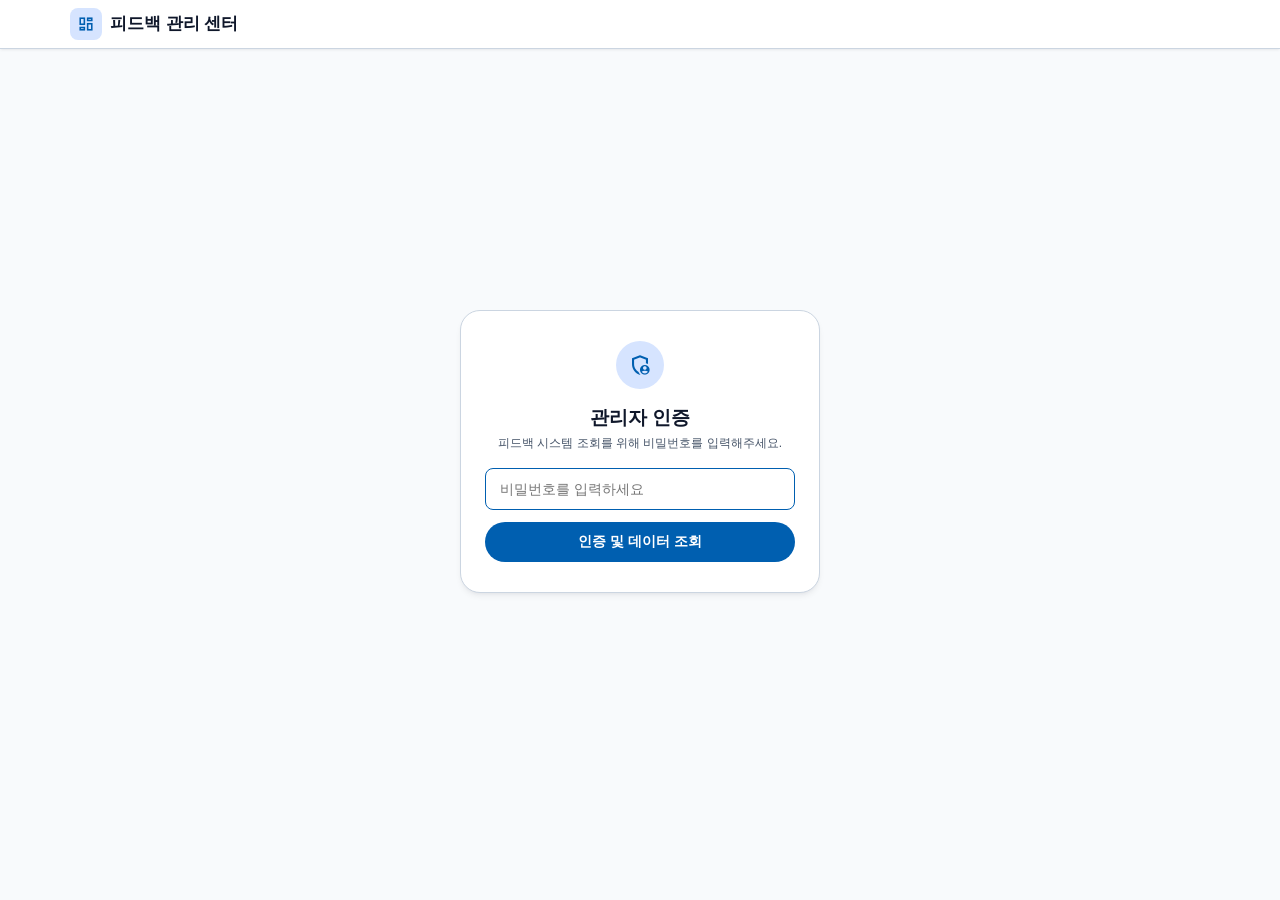
==== commit f18c1411: "Update admin.html" ====
--- a/admin.html
+++ b/admin.html
@@ -40,14 +40,13 @@
 
       --md-shape-corner-xs: 4px;
       --md-shape-corner-s: 8px;
-      --md-shape-corner-m: 12px;
-      --md-shape-corner-l: 16px;
-      --md-shape-corner-xl: 24px;
+      --md-shape-corner-m: 10px;
+      --md-shape-corner-l: 14px;
+      --md-shape-corner-xl: 20px;
       --md-shape-corner-full: 9999px;
 
-      --md-elevation-1: 0 1px 3px 0 rgba(15, 23, 42, 0.08), 0 1px 2px -1px rgba(15, 23, 42, 0.08);
-      --md-elevation-2: 0 4px 6px -1px rgba(15, 23, 42, 0.08), 0 2px 4px -2px rgba(15, 23, 42, 0.08);
-      --md-elevation-3: 0 10px 15px -3px rgba(15, 23, 42, 0.1), 0 4px 6px -4px rgba(15, 23, 42, 0.1);
+      --md-elevation-1: 0 1px 3px 0 rgba(15, 23, 42, 0.06), 0 1px 2px -1px rgba(15, 23, 42, 0.06);
+      --md-elevation-2: 0 4px 6px -1px rgba(15, 23, 42, 0.06), 0 2px 4px -2px rgba(15, 23, 42, 0.06);
     }
 
     * {
@@ -66,26 +65,64 @@
       display: flex;
       flex-direction: column;
       align-items: center;
-      padding: 0 0 60px;
+      padding: 0 0 40px;
     }
 
     .material-symbols-outlined {
-      font-size: 20px;
+      font-size: 18px;
       vertical-align: middle;
-      font-variation-settings: 'FILL' 0, 'wght' 500, 'GRAD' 0, 'opsz' 24;
+      font-variation-settings: 'FILL' 0, 'wght' 500, 'GRAD' 0, 'opsz' 20;
     }
 
     .container {
       width: 100%;
       max-width: 1140px;
-      padding: 0 20px;
+      padding: 0 16px;
       display: flex;
       flex-direction: column;
-      gap: 20px;
+      gap: 12px;
     }
 
     /* ==========================================
-       2. 상단 고정 네비게이션 탑 바
+       2. 마퀴 (Marquee) 텍스트 롤링
+       ========================================== */
+    .marquee-box {
+      width: 100%;
+      max-width: 100%;
+      overflow: hidden;
+      white-space: nowrap;
+      display: block;
+      position: relative;
+    }
+
+    .marquee-text {
+      display: inline-block;
+      white-space: nowrap;
+      max-width: 100%;
+      overflow: hidden;
+      text-overflow: ellipsis;
+      vertical-align: middle;
+    }
+
+    .marquee-text.is-marquee {
+      max-width: none;
+      overflow: visible;
+      text-overflow: clip;
+      animation: autoMarqueeScroll 4.2s ease-in-out infinite alternate;
+      will-change: transform;
+    }
+
+    @keyframes autoMarqueeScroll {
+      0%, 20% {
+        transform: translateX(0);
+      }
+      80%, 100% {
+        transform: translateX(var(--marquee-dist, -24px));
+      }
+    }
+
+    /* ==========================================
+       3. 상단 탑 앱 바
        ========================================== */
     .top-app-bar {
       width: 100%;
@@ -97,8 +134,8 @@
       z-index: 100;
       display: flex;
       justify-content: center;
-      padding: 12px 20px;
-      margin-bottom: 24px;
+      padding: 8px 16px;
+      margin-bottom: 12px;
     }
 
     .top-app-bar-inner {
@@ -107,56 +144,58 @@
       display: flex;
       align-items: center;
       justify-content: space-between;
-      gap: 12px;
+      gap: 8px;
+      min-width: 0;
     }
 
     .brand-section {
       display: flex;
       align-items: center;
-      gap: 12px;
+      gap: 8px;
+      min-width: 0;
+      flex: 1 1 auto;
+      overflow: hidden;
     }
 
     .brand-logo-badge {
-      width: 38px;
-      height: 38px;
-      border-radius: var(--md-shape-corner-m);
+      width: 32px;
+      height: 32px;
+      border-radius: var(--md-shape-corner-s);
       background-color: var(--md-sys-color-primary-container);
       color: var(--md-sys-color-primary);
       display: flex;
       align-items: center;
       justify-content: center;
-    }
-
-    .brand-text h1 {
-      font-size: 1.15rem;
+      flex-shrink: 0;
+    }
+
+    .brand-text.marquee-box {
+      flex: 1;
+      min-width: 0;
+    }
+
+    .brand-text h1.marquee-text {
+      font-size: 1.05rem;
       font-weight: 900;
       color: var(--md-sys-color-on-surface);
       line-height: 1.2;
     }
 
-    .brand-text p {
-      font-size: 0.75rem;
-      font-weight: 600;
-      color: var(--md-sys-color-on-surface-variant);
-    }
-
     .top-actions {
       display: flex;
       align-items: center;
-      gap: 8px;
-    }
-
-    /* ==========================================
-       3. 버튼 & 배지 (M3 스타일)
-       ========================================== */
+      gap: 6px;
+      flex-shrink: 0;
+    }
+
     .md-btn {
       display: inline-flex;
       align-items: center;
       justify-content: center;
-      gap: 6px;
-      padding: 8px 16px;
+      gap: 4px;
+      padding: 6px 12px;
       border-radius: var(--md-shape-corner-full);
-      font-size: 0.8125rem;
+      font-size: 0.75rem;
       font-weight: 700;
       border: 1px solid transparent;
       cursor: pointer;
@@ -172,7 +211,6 @@
     }
     .md-btn-tonal:hover {
       background-color: #c5d7f2;
-      box-shadow: var(--md-elevation-1);
     }
 
     .md-btn-error {
@@ -190,14 +228,13 @@
     }
     .md-btn-filled:hover {
       background-color: #00497d;
-      box-shadow: var(--md-elevation-1);
     }
 
     .sync-status-pill {
       display: inline-flex;
       align-items: center;
-      gap: 5px;
-      padding: 4px 10px;
+      gap: 4px;
+      padding: 3px 8px;
       border-radius: var(--md-shape-corner-full);
       background-color: var(--md-sys-color-primary-container);
       color: var(--md-sys-color-primary);
@@ -217,11 +254,11 @@
     }
 
     /* ==========================================
-       4. 로그인 인증 카드 (M3 Elevated Sheet)
+       4. 로그인 인증 카드
        ========================================== */
     .auth-container {
       width: 100%;
-      min-height: calc(100vh - 180px);
+      min-height: calc(100vh - 120px);
       display: flex;
       align-items: center;
       justify-content: center;
@@ -229,21 +266,21 @@
 
     .auth-card {
       width: 100%;
-      max-width: 400px;
+      max-width: 360px;
       background-color: var(--md-sys-color-surface-container);
       border-radius: var(--md-shape-corner-xl);
       border: 1.5px solid var(--md-sys-color-outline-variant);
       box-shadow: var(--md-elevation-2);
-      padding: 36px 28px;
+      padding: 30px 24px;
       text-align: center;
       display: flex;
       flex-direction: column;
-      gap: 20px;
+      gap: 16px;
     }
 
     .auth-icon-circle {
-      width: 56px;
-      height: 56px;
+      width: 48px;
+      height: 48px;
       border-radius: var(--md-shape-corner-full);
       background-color: var(--md-sys-color-primary-container);
       color: var(--md-sys-color-primary);
@@ -252,15 +289,15 @@
       justify-content: center;
       margin: 0 auto;
     }
-    .auth-icon-circle .material-symbols-outlined { font-size: 28px; }
+    .auth-icon-circle .material-symbols-outlined { font-size: 24px; }
 
     .auth-header h2 {
-      font-size: 1.35rem;
+      font-size: 1.2rem;
       font-weight: 900;
       color: var(--md-sys-color-on-surface);
     }
     .auth-header p {
-      font-size: 0.8125rem;
+      font-size: 0.75rem;
       color: var(--md-sys-color-on-surface-variant);
       margin-top: 4px;
     }
@@ -268,72 +305,81 @@
     .auth-input-group {
       display: flex;
       flex-direction: column;
-      gap: 14px;
+      gap: 12px;
       text-align: left;
     }
 
     .m3-text-field {
       width: 100%;
-      padding: 14px 16px;
+      padding: 12px 14px;
       background-color: var(--md-sys-color-surface-container-high);
       border: 1.5px solid var(--md-sys-color-outline-variant);
-      border-radius: var(--md-shape-corner-m);
-      font-size: 0.9375rem;
+      border-radius: var(--md-shape-corner-s);
+      font-size: 0.875rem;
       color: var(--md-sys-color-on-surface);
       outline: none;
-      transition: border-color 0.2s ease, background-color 0.2s ease;
+      transition: border-color 0.2s ease;
     }
     .m3-text-field:focus {
       border-color: var(--md-sys-color-primary);
       background-color: var(--md-sys-color-surface);
-      box-shadow: 0 0 0 3px rgba(0, 95, 176, 0.15);
     }
 
     /* ==========================================
-       5. 통계 KPI 요약 카드 그리드 (M3 Cards)
+       5. KPI 요약 카드 그리드
        ========================================== */
     .kpi-grid {
       display: grid;
       grid-template-columns: repeat(4, 1fr);
-      gap: 14px;
+      gap: 10px;
       width: 100%;
     }
 
     .kpi-card {
       background-color: var(--md-sys-color-surface-container);
       border: 1.5px solid var(--md-sys-color-outline-variant);
-      border-radius: var(--md-shape-corner-l);
-      padding: 18px 20px;
+      border-radius: var(--md-shape-corner-m);
+      padding: 10px 12px;
       display: flex;
       align-items: center;
       justify-content: space-between;
       box-shadow: var(--md-elevation-1);
+      min-width: 0;
+      gap: 8px;
     }
 
     .kpi-info {
       display: flex;
       flex-direction: column;
-      gap: 2px;
-    }
+      min-width: 0;
+      flex: 1;
+      overflow: hidden;
+    }
+
     .kpi-label {
-      font-size: 0.75rem;
+      font-size: 0.6875rem;
       font-weight: 700;
       color: var(--md-sys-color-on-surface-variant);
-    }
+      white-space: nowrap;
+      overflow: hidden;
+    }
+
     .kpi-value {
-      font-size: 1.75rem;
+      font-size: 1.25rem;
       font-weight: 900;
       color: var(--md-sys-color-on-surface);
-      line-height: 1.2;
+      line-height: 1.1;
+      margin-top: 2px;
     }
 
     .kpi-icon-box {
-      width: 44px;
-      height: 44px;
-      border-radius: var(--md-shape-corner-m);
+      width: 32px;
+      height: 32px;
+      border-radius: var(--md-shape-corner-s);
       display: flex;
       align-items: center;
       justify-content: center;
+      flex-shrink: 0;
     }
     .kpi-icon-box.total { background-color: var(--md-sys-color-primary-container); color: var(--md-sys-color-primary); }
     .kpi-icon-box.bug { background-color: #fee2e2; color: #b91c1c; }
@@ -341,42 +387,49 @@
     .kpi-icon-box.idea { background-color: #e0e7ff; color: #4338ca; }
 
     /* ==========================================
-       6. 검색 & 필터 칩 바 (Filter Bar)
+       6. 검색 & 필터 바
        ========================================== */
     .filter-search-bar {
       display: flex;
       justify-content: space-between;
       align-items: center;
-      flex-wrap: wrap;
-      gap: 14px;
+      gap: 8px;
       background-color: var(--md-sys-color-surface-container);
       border: 1.5px solid var(--md-sys-color-outline-variant);
-      border-radius: var(--md-shape-corner-l);
-      padding: 14px 18px;
+      border-radius: var(--md-shape-corner-m);
+      padding: 8px 12px;
       box-shadow: var(--md-elevation-1);
     }
 
     .filter-chips-group {
       display: flex;
       align-items: center;
-      gap: 8px;
-      flex-wrap: wrap;
+      gap: 6px;
+      overflow-x: auto;
+      white-space: nowrap;
+      -webkit-overflow-scrolling: touch;
+      scrollbar-width: none;
+      padding: 2px 0;
+    }
+    .filter-chips-group::-webkit-scrollbar {
+      display: none;
     }
 
     .filter-chip {
       display: inline-flex;
       align-items: center;
-      gap: 5px;
-      padding: 6px 14px;
+      gap: 4px;
+      padding: 5px 11px;
       border-radius: var(--md-shape-corner-s);
       background-color: var(--md-sys-color-surface-container-high);
       border: 1px solid var(--md-sys-color-outline-variant);
       color: var(--md-sys-color-on-surface-variant);
-      font-size: 0.8125rem;
+      font-size: 0.75rem;
       font-weight: 700;
       cursor: pointer;
       transition: all 0.2s ease;
       user-select: none;
+      flex-shrink: 0;
     }
 
     .filter-chip:hover {
@@ -393,12 +446,13 @@
     .search-box {
       display: flex;
       align-items: center;
-      gap: 8px;
+      gap: 6px;
       background-color: var(--md-sys-color-surface-container-high);
       border: 1.5px solid var(--md-sys-color-outline-variant);
       border-radius: var(--md-shape-corner-full);
-      padding: 6px 14px;
-      width: 260px;
+      padding: 4px 12px;
+      width: 220px;
+      flex-shrink: 0;
     }
     .search-box:focus-within {
       border-color: var(--md-sys-color-primary);
@@ -408,22 +462,22 @@
       border: none;
       background: transparent;
       outline: none;
-      font-size: 0.8125rem;
+      font-size: 0.75rem;
       color: var(--md-sys-color-on-surface);
       width: 100%;
     }
     .search-box .material-symbols-outlined {
       color: var(--md-sys-color-outline);
-      font-size: 18px;
+      font-size: 16px;
     }
 
     /* ==========================================
-       7. PC용 M3 데이터 테이블 뷰 (>768px)
+       7. PC 데이터 테이블 뷰 (>768px)
        ========================================== */
     .table-container-card {
       background-color: var(--md-sys-color-surface-container);
       border: 1.5px solid var(--md-sys-color-outline-variant);
-      border-radius: var(--md-shape-corner-l);
+      border-radius: var(--md-shape-corner-m);
       overflow: hidden;
       box-shadow: var(--md-elevation-1);
       display: block;
@@ -437,14 +491,14 @@
 
     table.m3-table th,
     table.m3-table td {
-      padding: 16px 18px;
+      padding: 12px 14px;
       border-bottom: 1px solid var(--md-sys-color-surface-container-highest);
       vertical-align: top;
     }
 
     table.m3-table th {
       background-color: var(--md-sys-color-surface-container-high);
-      font-size: 0.8125rem;
+      font-size: 0.75rem;
       font-weight: 800;
       color: var(--md-sys-color-on-surface-variant);
       border-bottom: 1.5px solid var(--md-sys-color-outline-variant);
@@ -459,25 +513,24 @@
       background-color: var(--md-sys-color-surface-dim);
     }
 
-    .col-no { width: 60px; text-align: center; font-weight: 800; color: var(--md-sys-color-on-surface-variant); font-size: 0.875rem; }
-    .col-date { width: 170px; font-size: 0.8125rem; color: var(--md-sys-color-on-surface-variant); font-variant-numeric: tabular-nums; white-space: nowrap; }
-    .col-cat { width: 140px; }
+    .col-no { width: 50px; text-align: center; font-weight: 800; color: var(--md-sys-color-on-surface-variant); font-size: 0.8125rem; }
+    .col-date { width: 160px; font-size: 0.75rem; color: var(--md-sys-color-on-surface-variant); font-variant-numeric: tabular-nums; white-space: nowrap; }
+    .col-cat { width: 130px; }
     .col-content {
-      font-size: 0.9375rem;
+      font-size: 0.875rem;
       color: var(--md-sys-color-on-surface);
       white-space: pre-wrap;
       word-break: break-word;
-      line-height: 1.6;
-    }
-
-    /* 카테고리 배지 (M3 Pills) */
+      line-height: 1.5;
+    }
+
     .cat-badge {
       display: inline-flex;
       align-items: center;
-      gap: 4px;
-      padding: 4px 10px;
+      gap: 3px;
+      padding: 3px 8px;
       border-radius: var(--md-shape-corner-s);
-      font-size: 0.75rem;
+      font-size: 0.6875rem;
       font-weight: 800;
       white-space: nowrap;
     }
@@ -487,24 +540,24 @@
     .badge-etc { background-color: var(--md-sys-color-surface-container-highest); color: var(--md-sys-color-on-surface-variant); }
 
     /* ==========================================
-       8. 모바일 전용 M3 카드 리스트 뷰 (<=768px)
+       8. 모바일 카드 리스트 뷰 (<=768px)
        ========================================== */
     .mobile-cards-view {
       display: none;
       flex-direction: column;
-      gap: 12px;
+      gap: 10px;
       width: 100%;
     }
 
     .mobile-feedback-card {
       background-color: var(--md-sys-color-surface-container);
       border: 1.5px solid var(--md-sys-color-outline-variant);
-      border-radius: var(--md-shape-corner-l);
-      padding: 16px;
+      border-radius: var(--md-shape-corner-m);
+      padding: 12px 14px;
       box-shadow: var(--md-elevation-1);
       display: flex;
       flex-direction: column;
-      gap: 10px;
+      gap: 8px;
     }
 
     .mobile-card-header {
@@ -512,76 +565,90 @@
       align-items: center;
       justify-content: space-between;
       border-bottom: 1px dashed var(--md-sys-color-outline-variant);
-      padding-bottom: 10px;
+      padding-bottom: 8px;
     }
 
     .mobile-card-header-left {
       display: flex;
       align-items: center;
-      gap: 8px;
+      gap: 6px;
     }
 
     .mobile-card-num {
-      font-size: 0.8125rem;
+      font-size: 0.75rem;
       font-weight: 900;
       color: var(--md-sys-color-primary);
       background-color: var(--md-sys-color-primary-container);
-      padding: 2px 7px;
+      padding: 1px 6px;
       border-radius: var(--md-shape-corner-s);
     }
 
     .mobile-card-date {
-      font-size: 0.75rem;
+      font-size: 0.6875rem;
       color: var(--md-sys-color-on-surface-variant);
       font-variant-numeric: tabular-nums;
     }
 
     .mobile-card-body {
-      font-size: 0.9375rem;
+      font-size: 0.875rem;
       color: var(--md-sys-color-on-surface);
-      line-height: 1.6;
+      line-height: 1.5;
       white-space: pre-wrap;
       word-break: break-word;
     }
 
-    /* 빈 상태 안내 */
     .empty-state {
-      padding: 60px 20px;
+      padding: 40px 16px;
       text-align: center;
       display: flex;
       flex-direction: column;
       align-items: center;
-      gap: 10px;
+      gap: 8px;
       color: var(--md-sys-color-on-surface-variant);
     }
-    .empty-state .material-symbols-outlined { font-size: 48px; color: var(--md-sys-color-outline); }
-    .empty-state p { font-size: 0.9375rem; font-weight: 600; }
+    .empty-state .material-symbols-outlined { font-size: 40px; color: var(--md-sys-color-outline); }
+    .empty-state p { font-size: 0.875rem; font-weight: 600; }
 
     /* ==========================================
        9. 반응형 미디어 쿼리
        ========================================== */
     @media (max-width: 768px) {
-      body { padding-bottom: 40px; }
-      .top-app-bar { padding: 10px 16px; margin-bottom: 16px; }
-      .container { padding: 0 14px; gap: 16px; }
+      body { padding-bottom: 30px; }
+      .top-app-bar { padding: 8px 12px; margin-bottom: 10px; }
+      .container { padding: 0 10px; gap: 10px; }
       
+      .brand-section {
+        flex: 1 1 0%;
+        min-width: 0;
+      }
+      .brand-text h1.marquee-text {
+        font-size: 0.95rem;
+      }
+
+      .top-actions .btn-text {
+        display: none;
+      }
+      .top-actions .md-btn {
+        padding: 6px 8px;
+      }
+
       .kpi-grid {
         grid-template-columns: repeat(2, 1fr);
-        gap: 10px;
-      }
-      .kpi-card { padding: 14px 16px; }
-      .kpi-value { font-size: 1.4rem; }
-      .kpi-icon-box { width: 36px; height: 36px; }
+        gap: 8px;
+      }
+      .kpi-card { padding: 8px 10px; }
+      .kpi-value { font-size: 1.15rem; }
+      .kpi-icon-box { width: 28px; height: 28px; }
+      .kpi-icon-box .material-symbols-outlined { font-size: 16px; }
       
       .filter-search-bar {
         flex-direction: column;
         align-items: stretch;
-        padding: 12px;
-        gap: 10px;
+        padding: 8px 10px;
+        gap: 8px;
       }
       .search-box { width: 100%; }
 
-      /* PC 테이블 숨김 & 모바일 전용 카드 뷰 노출 */
       .table-container-card { display: none !important; }
       .mobile-cards-view { display: flex !important; }
     }
@@ -589,22 +656,21 @@
 </head>
 <body>
 
-  <!-- 1. M3 탑 앱 바 -->
+  <!-- 1. M3 슬림 탑 앱 바 (타이틀 마퀴 적용) -->
   <header class="top-app-bar">
     <div class="top-app-bar-inner">
       <div class="brand-section">
         <div class="brand-logo-badge">
           <span class="material-symbols-outlined">dashboard</span>
         </div>
-        <div class="brand-text">
-          <h1>피드백 관리 센터</h1>
-          <p>주말 언제와? 서비스 운영</p>
+        <div class="brand-text marquee-box" id="brand-title-box">
+          <h1 class="marquee-text" id="brand-title-text">피드백 관리 센터</h1>
         </div>
       </div>
 
       <div class="top-actions" id="top-actions-box" style="display: none;">
         <span class="sync-status-pill" id="sync-status">
-          <span class="material-symbols-outlined spin-icon" style="font-size: 14px;">sync</span>
+          <span class="material-symbols-outlined spin-icon" style="font-size: 12px;">sync</span>
           <span>동기화 중...</span>
         </span>
         <button type="button" class="md-btn md-btn-tonal" id="btn-refresh" onclick="fetchFeedbacks(false)">
@@ -632,21 +698,23 @@
         </div>
         <form onsubmit="handleLogin(event)" class="auth-input-group">
           <input type="password" id="admin-pw" class="m3-text-field" placeholder="비밀번호를 입력하세요" required autofocus />
-          <button type="submit" id="login-btn" class="md-btn md-btn-filled" style="padding: 12px; font-size: 0.9375rem;">
+          <button type="submit" id="login-btn" class="md-btn md-btn-filled" style="padding: 10px; font-size: 0.875rem;">
             <span>인증 및 데이터 조회</span>
           </button>
         </form>
       </div>
     </div>
 
-    <!-- 3. 메인 대시보드 뷰 (인증 성공 시 표시) -->
-    <div id="dashboard-view" style="display: none; flex-direction: column; gap: 20px;">
+    <!-- 3. 메인 대시보드 뷰 -->
+    <div id="dashboard-view" style="display: none; flex-direction: column; gap: 12px;">
       
       <!-- KPI 요약 카드 그리드 -->
       <section class="kpi-grid">
         <div class="kpi-card">
           <div class="kpi-info">
-            <span class="kpi-label">전체 피드백</span>
+            <span class="kpi-label marquee-box">
+              <span class="marquee-text">전체 피드백</span>
+            </span>
             <span class="kpi-value" id="kpi-total">0</span>
           </div>
           <div class="kpi-icon-box total">
@@ -656,7 +724,9 @@
 
         <div class="kpi-card">
           <div class="kpi-info">
-            <span class="kpi-label">개선사항 요청</span>
+            <span class="kpi-label marquee-box">
+              <span class="marquee-text">개선사항 요청</span>
+            </span>
             <span class="kpi-value" id="kpi-improve">0</span>
           </div>
           <div class="kpi-icon-box improve">
@@ -666,7 +736,9 @@
 
         <div class="kpi-card">
           <div class="kpi-info">
-            <span class="kpi-label">오류 신고</span>
+            <span class="kpi-label marquee-box">
+              <span class="marquee-text">오류 신고</span>
+            </span>
             <span class="kpi-value" id="kpi-bug">0</span>
           </div>
           <div class="kpi-icon-box bug">
@@ -676,7 +748,9 @@
 
         <div class="kpi-card">
           <div class="kpi-info">
-            <span class="kpi-label">신기능 아이디어</span>
+            <span class="kpi-label marquee-box">
+              <span class="marquee-text">신기능 아이디어</span>
+            </span>
             <span class="kpi-value" id="kpi-idea">0</span>
           </div>
           <div class="kpi-icon-box idea">
@@ -692,15 +766,15 @@
             <span>전체보기</span>
           </button>
           <button type="button" class="filter-chip" data-filter="개선사항 요청">
-            <span class="material-symbols-outlined" style="font-size: 16px;">tune</span>
+            <span class="material-symbols-outlined" style="font-size: 14px;">tune</span>
             <span>개선요청</span>
           </button>
           <button type="button" class="filter-chip" data-filter="오류신고">
-            <span class="material-symbols-outlined" style="font-size: 16px;">bug_report</span>
+            <span class="material-symbols-outlined" style="font-size: 14px;">bug_report</span>
             <span>오류신고</span>
           </button>
           <button type="button" class="filter-chip" data-filter="신기능 아이디어">
-            <span class="material-symbols-outlined" style="font-size: 16px;">lightbulb</span>
+            <span class="material-symbols-outlined" style="font-size: 14px;">lightbulb</span>
             <span>신기능</span>
           </button>
         </div>
@@ -723,14 +797,14 @@
             </tr>
           </thead>
           <tbody id="desktop-table-body">
-            <!-- 자바스크립트로 렌더링 -->
+            <!-- 렌더링 영역 -->
           </tbody>
         </table>
       </div>
 
       <!-- 📱 모바일 전용 M3 카드 리스트 뷰 -->
       <div class="mobile-cards-view" id="mobile-cards-container">
-        <!-- 자바스크립트로 렌더링 -->
+        <!-- 렌더링 영역 -->
       </div>
 
     </div>
@@ -746,7 +820,28 @@
     let activeFilter = 'all';
     let searchQuery = '';
 
-    // 날짜 포맷터 ('YYYY-MM-DD HH:mm:ss')
+    // 🌟 가로 폭을 벗어나는 텍스트 감지 후 자동 Marquee 애니메이션 적용 (헤더 타이틀 포함)
+    function checkAndApplyMarquees() {
+      const marqueeBoxes = document.querySelectorAll('.marquee-box');
+      marqueeBoxes.forEach(box => {
+        const textEl = box.querySelector('.marquee-text');
+        if (!textEl || !textEl.innerText.trim()) return;
+
+        textEl.classList.remove('is-marquee');
+
+        const containerWidth = box.clientWidth;
+        const textWidth = textEl.scrollWidth;
+
+        if (textWidth > containerWidth + 1) {
+          textEl.classList.add('is-marquee');
+          const overflowDistance = textWidth - containerWidth + 8;
+          textEl.style.setProperty('--marquee-dist', `-${overflowDistance}px`);
+        } else {
+          textEl.style.removeProperty('--marquee-dist');
+        }
+      });
+    }
+
     function formatDateTime(val) {
       if (!val) return '-';
       const d = new Date(val);
@@ -768,20 +863,18 @@
 
     function getCategoryBadge(category) {
       const cat = String(category || '').trim();
-      if (cat === '오류신고') return `<span class="cat-badge badge-bug"><span class="material-symbols-outlined" style="font-size: 14px;">bug_report</span>오류신고</span>`;
-      if (cat === '개선사항 요청') return `<span class="cat-badge badge-improve"><span class="material-symbols-outlined" style="font-size: 14px;">tune</span>개선요청</span>`;
-      if (cat === '신기능 아이디어') return `<span class="cat-badge badge-idea"><span class="material-symbols-outlined" style="font-size: 14px;">lightbulb</span>신기능</span>`;
+      if (cat === '오류신고') return `<span class="cat-badge badge-bug"><span class="material-symbols-outlined" style="font-size: 13px;">bug_report</span>오류신고</span>`;
+      if (cat === '개선사항 요청') return `<span class="cat-badge badge-improve"><span class="material-symbols-outlined" style="font-size: 13px;">tune</span>개선요청</span>`;
+      if (cat === '신기능 아이디어') return `<span class="cat-badge badge-idea"><span class="material-symbols-outlined" style="font-size: 13px;">lightbulb</span>신기능</span>`;
       return `<span class="cat-badge badge-etc">${escapeHtml(cat || '기타')}</span>`;
     }
 
-    // 로그인 폼 처리
     function handleLogin(e) {
       e.preventDefault();
       currentPassword = document.getElementById('admin-pw').value.trim();
       fetchFeedbacks(true);
     }
 
-    // 로그아웃 처리
     function handleLogout() {
       if (confirm('로그아웃 하시겠습니까? 다음 접속 시 비밀번호를 다시 입력해야 합니다.')) {
         localStorage.removeItem(STORAGE_KEY);
@@ -795,7 +888,6 @@
       }
     }
 
-    // 데이터 조회 및 인증
     async function fetchFeedbacks(isManualLogin = false) {
       const syncStatus = document.getElementById('sync-status');
       const loginBtn = document.getElementById('login-btn');
@@ -827,6 +919,7 @@
 
           updateKpis();
           renderViews();
+          checkAndApplyMarquees();
         } else {
           localStorage.removeItem(STORAGE_KEY);
           localStorage.removeItem(CACHE_DATA_KEY);
@@ -847,7 +940,6 @@
       }
     }
 
-    // KPI 카드 업데이트
     function updateKpis() {
       let bugCount = 0;
       let improveCount = 0;
@@ -866,12 +958,10 @@
       document.getElementById('kpi-idea').innerText = ideaCount;
     }
 
-    // PC 테이블 및 모바일 카드 뷰 동시 렌더링
     function renderViews() {
       const desktopTbody = document.getElementById('desktop-table-body');
       const mobileContainer = document.getElementById('mobile-cards-container');
 
-      // 1. 필터 및 검색 적용
       const filtered = allFeedbacks.filter(item => {
         const matchCategory = (activeFilter === 'all') || (item.category === activeFilter);
         const matchSearch = !searchQuery || 
@@ -880,7 +970,6 @@
         return matchCategory && matchSearch;
       });
 
-      // 2. 빈 상태 처리
       if (filtered.length === 0) {
         const emptyHtml = `
           <div class="empty-state">
@@ -893,7 +982,6 @@
         return;
       }
 
-      // 3. PC 테이블 렌더링
       desktopTbody.innerHTML = filtered.map((item, index) => {
         const formattedDate = formatDateTime(item.createdAt);
         const badgeHtml = getCategoryBadge(item.category);
@@ -909,7 +997,6 @@
         `;
       }).join('');
 
-      // 4. 모바일 카드 뷰 렌더링
       mobileContainer.innerHTML = filtered.map((item, index) => {
         const formattedDate = formatDateTime(item.createdAt);
         const badgeHtml = getCategoryBadge(item.category);
@@ -930,7 +1017,6 @@
       }).join('');
     }
 
-    // 필터 칩 및 검색 이벤트 리스너
     function setupFilterAndSearch() {
       const chips = document.querySelectorAll('.filter-chip');
       chips.forEach(chip => {
@@ -947,9 +1033,14 @@
         searchQuery = e.target.value.trim();
         renderViews();
       });
-    }
-
-    // 🌟 즉시 실행 (0ms): 브라우저에 저장된 세션 및 캐시 데이터를 즉시 표출
+
+      let resizeTimer = null;
+      window.addEventListener('resize', () => {
+        clearTimeout(resizeTimer);
+        resizeTimer = setTimeout(checkAndApplyMarquees, 150);
+      });
+    }
+
     (function initInstantAuth() {
       const savedPass = localStorage.getItem(STORAGE_KEY);
       if (savedPass) {
@@ -971,7 +1062,10 @@
       }
     })();
 
-    document.addEventListener('DOMContentLoaded', setupFilterAndSearch);
+    document.addEventListener('DOMContentLoaded', () => {
+      setupFilterAndSearch();
+      checkAndApplyMarquees();
+    });
   </script>
 </body>
 </html>
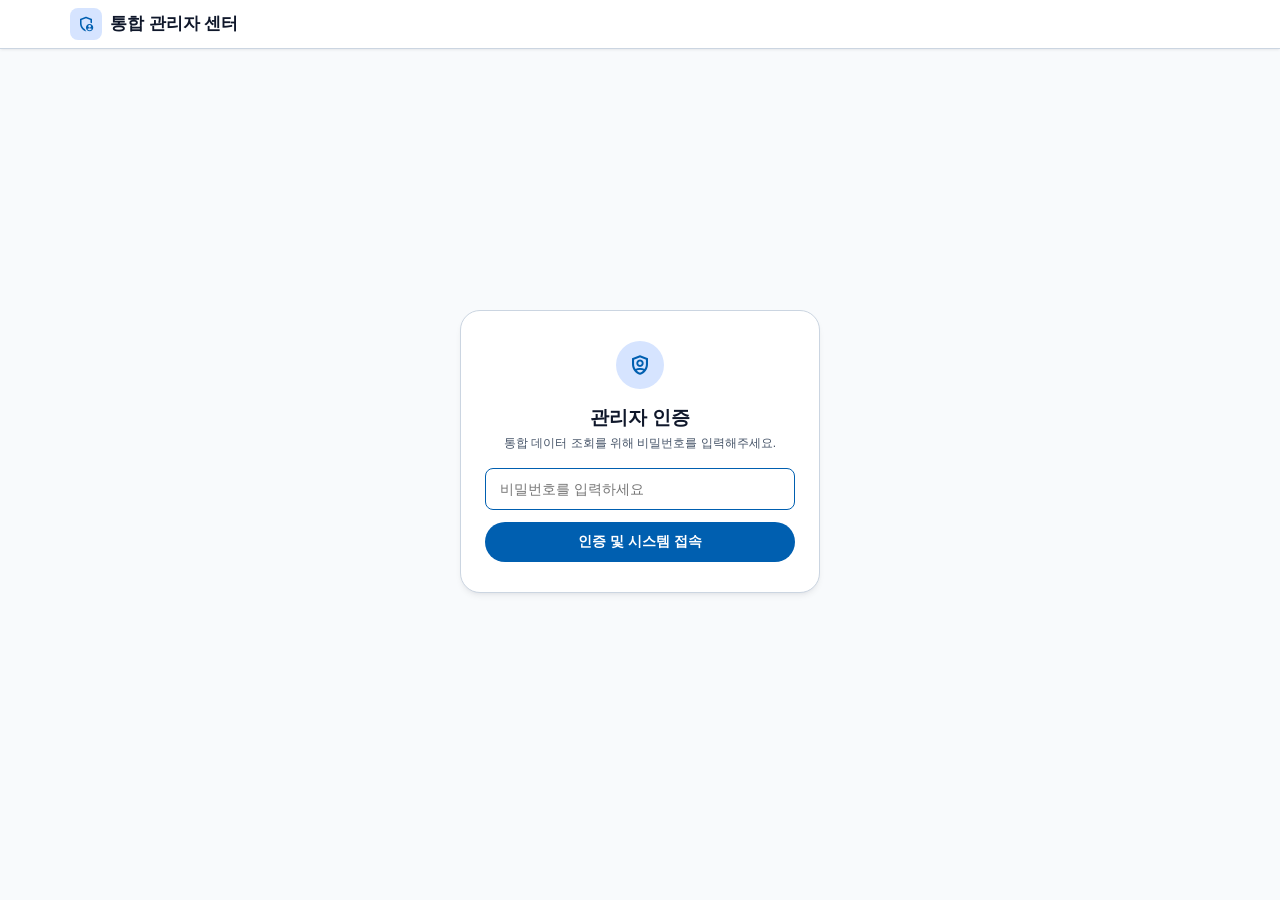
==== commit 11db15ca: "Update admin.html" ====
--- a/admin.html
+++ b/admin.html
@@ -3,7 +3,7 @@
 <head>
   <meta charset="UTF-8">
   <meta name="viewport" content="width=device-width, initial-scale=1.0">
-  <title>피드백 관리자 센터 - 주말 언제와?</title>
+  <title>통합 관리자 센터 - 주말 언제와?</title>
   <link rel="icon" type="image/png" href="/day-off.png">
   <link rel="preconnect" href="https://fonts.googleapis.com">
   <link rel="preconnect" href="https://fonts.gstatic.com" crossorigin>
@@ -47,6 +47,7 @@
 
       --md-elevation-1: 0 1px 3px 0 rgba(15, 23, 42, 0.06), 0 1px 2px -1px rgba(15, 23, 42, 0.06);
       --md-elevation-2: 0 4px 6px -1px rgba(15, 23, 42, 0.06), 0 2px 4px -2px rgba(15, 23, 42, 0.06);
+      --md-elevation-3: 0 10px 15px -3px rgba(15, 23, 42, 0.12), 0 4px 6px -4px rgba(15, 23, 42, 0.12);
     }
 
     * {
@@ -83,9 +84,6 @@
       gap: 12px;
     }
 
-    /* ==========================================
-       2. 마퀴 (Marquee) 텍스트 롤링
-       ========================================== */
     .marquee-box {
       width: 100%;
       max-width: 100%;
@@ -113,17 +111,11 @@
     }
 
     @keyframes autoMarqueeScroll {
-      0%, 20% {
-        transform: translateX(0);
-      }
-      80%, 100% {
-        transform: translateX(var(--marquee-dist, -24px));
-      }
-    }
-
-    /* ==========================================
-       3. 상단 탑 앱 바
-       ========================================== */
+      0%, 20% { transform: translateX(0); }
+      80%, 100% { transform: translateX(var(--marquee-dist, -24px)); }
+    }
+
+    /* 탑 앱 바 */
     .top-app-bar {
       width: 100%;
       background-color: var(--md-sys-color-surface);
@@ -209,26 +201,20 @@
       color: var(--md-sys-color-on-secondary-container);
       border-color: var(--md-sys-color-outline-variant);
     }
-    .md-btn-tonal:hover {
-      background-color: #c5d7f2;
-    }
+    .md-btn-tonal:hover { background-color: #c5d7f2; }
 
     .md-btn-error {
       background-color: var(--md-sys-color-error-container);
       color: var(--md-sys-color-error);
       border-color: rgba(186, 26, 26, 0.2);
     }
-    .md-btn-error:hover {
-      background-color: #ffc9c2;
-    }
+    .md-btn-error:hover { background-color: #ffc9c2; }
 
     .md-btn-filled {
       background-color: var(--md-sys-color-primary);
       color: var(--md-sys-color-on-primary);
     }
-    .md-btn-filled:hover {
-      background-color: #00497d;
-    }
+    .md-btn-filled:hover { background-color: #00497d; }
 
     .sync-status-pill {
       display: inline-flex;
@@ -243,19 +229,11 @@
       opacity: 0;
       transition: opacity 0.25s ease;
     }
-    .sync-status-pill.active {
-      opacity: 1;
-    }
-    .spin-icon {
-      animation: spin 1s linear infinite;
-    }
-    @keyframes spin {
-      100% { transform: rotate(360deg); }
-    }
-
-    /* ==========================================
-       4. 로그인 인증 카드
-       ========================================== */
+    .sync-status-pill.active { opacity: 1; }
+    .spin-icon { animation: spin 1s linear infinite; }
+    @keyframes spin { 100% { transform: rotate(360deg); } }
+
+    /* 로그인 뷰 */
     .auth-container {
       width: 100%;
       min-height: calc(100vh - 120px);
@@ -291,23 +269,10 @@
     }
     .auth-icon-circle .material-symbols-outlined { font-size: 24px; }
 
-    .auth-header h2 {
-      font-size: 1.2rem;
-      font-weight: 900;
-      color: var(--md-sys-color-on-surface);
-    }
-    .auth-header p {
-      font-size: 0.75rem;
-      color: var(--md-sys-color-on-surface-variant);
-      margin-top: 4px;
-    }
-
-    .auth-input-group {
-      display: flex;
-      flex-direction: column;
-      gap: 12px;
-      text-align: left;
-    }
+    .auth-header h2 { font-size: 1.2rem; font-weight: 900; color: var(--md-sys-color-on-surface); }
+    .auth-header p { font-size: 0.75rem; color: var(--md-sys-color-on-surface-variant); margin-top: 4px; }
+
+    .auth-input-group { display: flex; flex-direction: column; gap: 12px; text-align: left; }
 
     .m3-text-field {
       width: 100%;
@@ -320,14 +285,41 @@
       outline: none;
       transition: border-color 0.2s ease;
     }
-    .m3-text-field:focus {
-      border-color: var(--md-sys-color-primary);
-      background-color: var(--md-sys-color-surface);
-    }
-
-    /* ==========================================
-       5. KPI 요약 카드 그리드
-       ========================================== */
+    .m3-text-field:focus { border-color: var(--md-sys-color-primary); background-color: var(--md-sys-color-surface); }
+
+    /* 탭 메뉴 */
+    .admin-tab-nav {
+      display: flex;
+      gap: 8px;
+      border-bottom: 2px solid var(--md-sys-color-outline-variant);
+      padding-bottom: 2px;
+      margin-bottom: 4px;
+    }
+
+    .tab-item-btn {
+      display: inline-flex;
+      align-items: center;
+      gap: 6px;
+      padding: 10px 18px;
+      border: none;
+      background: transparent;
+      font-size: 0.9375rem;
+      font-weight: 800;
+      color: var(--md-sys-color-on-surface-variant);
+      cursor: pointer;
+      border-bottom: 3px solid transparent;
+      transition: all 0.2s ease;
+      margin-bottom: -2px;
+    }
+
+    .tab-item-btn:hover { color: var(--md-sys-color-primary); }
+
+    .tab-item-btn.active {
+      color: var(--md-sys-color-primary);
+      border-bottom-color: var(--md-sys-color-primary);
+    }
+
+    /* KPI 그리드 */
     .kpi-grid {
       display: grid;
       grid-template-columns: repeat(4, 1fr);
@@ -348,29 +340,9 @@
       gap: 8px;
     }
 
-    .kpi-info {
-      display: flex;
-      flex-direction: column;
-      min-width: 0;
-      flex: 1;
-      overflow: hidden;
-    }
-
-    .kpi-label {
-      font-size: 0.6875rem;
-      font-weight: 700;
-      color: var(--md-sys-color-on-surface-variant);
-      white-space: nowrap;
-      overflow: hidden;
-    }
-
-    .kpi-value {
-      font-size: 1.25rem;
-      font-weight: 900;
-      color: var(--md-sys-color-on-surface);
-      line-height: 1.1;
-      margin-top: 2px;
-    }
+    .kpi-info { display: flex; flex-direction: column; min-width: 0; flex: 1; overflow: hidden; }
+    .kpi-label { font-size: 0.6875rem; font-weight: 700; color: var(--md-sys-color-on-surface-variant); white-space: nowrap; overflow: hidden; }
+    .kpi-value { font-size: 1.25rem; font-weight: 900; color: var(--md-sys-color-on-surface); line-height: 1.1; margin-top: 2px; }
 
     .kpi-icon-box {
       width: 32px;
@@ -385,10 +357,9 @@
     .kpi-icon-box.bug { background-color: #fee2e2; color: #b91c1c; }
     .kpi-icon-box.improve { background-color: #fef3c7; color: #d97706; }
     .kpi-icon-box.idea { background-color: #e0e7ff; color: #4338ca; }
-
-    /* ==========================================
-       6. 검색 & 필터 바
-       ========================================== */
+    .kpi-icon-box.user { background-color: #f3e8ff; color: #7e22ce; }
+
+    /* 필터 및 검색 바 */
     .filter-search-bar {
       display: flex;
       justify-content: space-between;
@@ -411,9 +382,7 @@
       scrollbar-width: none;
       padding: 2px 0;
     }
-    .filter-chips-group::-webkit-scrollbar {
-      display: none;
-    }
+    .filter-chips-group::-webkit-scrollbar { display: none; }
 
     .filter-chip {
       display: inline-flex;
@@ -432,16 +401,8 @@
       flex-shrink: 0;
     }
 
-    .filter-chip:hover {
-      border-color: var(--md-sys-color-primary);
-      color: var(--md-sys-color-on-surface);
-    }
-
-    .filter-chip.active {
-      background-color: var(--md-sys-color-primary-container);
-      color: var(--md-sys-color-on-primary-container);
-      border-color: var(--md-sys-color-primary);
-    }
+    .filter-chip:hover { border-color: var(--md-sys-color-primary); color: var(--md-sys-color-on-surface); }
+    .filter-chip.active { background-color: var(--md-sys-color-primary-container); color: var(--md-sys-color-on-primary-container); border-color: var(--md-sys-color-primary); }
 
     .search-box {
       display: flex;
@@ -454,26 +415,11 @@
       width: 220px;
       flex-shrink: 0;
     }
-    .search-box:focus-within {
-      border-color: var(--md-sys-color-primary);
-      background-color: var(--md-sys-color-surface);
-    }
-    .search-box input {
-      border: none;
-      background: transparent;
-      outline: none;
-      font-size: 0.75rem;
-      color: var(--md-sys-color-on-surface);
-      width: 100%;
-    }
-    .search-box .material-symbols-outlined {
-      color: var(--md-sys-color-outline);
-      font-size: 16px;
-    }
-
-    /* ==========================================
-       7. PC 데이터 테이블 뷰 (>768px)
-       ========================================== */
+    .search-box:focus-within { border-color: var(--md-sys-color-primary); background-color: var(--md-sys-color-surface); }
+    .search-box input { border: none; background: transparent; outline: none; font-size: 0.75rem; color: var(--md-sys-color-on-surface); width: 100%; }
+    .search-box .material-symbols-outlined { color: var(--md-sys-color-outline); font-size: 16px; }
+
+    /* 테이블 */
     .table-container-card {
       background-color: var(--md-sys-color-surface-container);
       border: 1.5px solid var(--md-sys-color-outline-variant);
@@ -483,46 +429,16 @@
       display: block;
     }
 
-    table.m3-table {
-      width: 100%;
-      border-collapse: collapse;
-      text-align: left;
-    }
-
-    table.m3-table th,
-    table.m3-table td {
-      padding: 12px 14px;
-      border-bottom: 1px solid var(--md-sys-color-surface-container-highest);
-      vertical-align: top;
-    }
-
-    table.m3-table th {
-      background-color: var(--md-sys-color-surface-container-high);
-      font-size: 0.75rem;
-      font-weight: 800;
-      color: var(--md-sys-color-on-surface-variant);
-      border-bottom: 1.5px solid var(--md-sys-color-outline-variant);
-      white-space: nowrap;
-    }
-
-    table.m3-table tr:last-child td {
-      border-bottom: none;
-    }
-
-    table.m3-table tr:hover td {
-      background-color: var(--md-sys-color-surface-dim);
-    }
+    table.m3-table { width: 100%; border-collapse: collapse; text-align: left; }
+    table.m3-table th, table.m3-table td { padding: 12px 14px; border-bottom: 1px solid var(--md-sys-color-surface-container-highest); vertical-align: middle; }
+    table.m3-table th { background-color: var(--md-sys-color-surface-container-high); font-size: 0.75rem; font-weight: 800; color: var(--md-sys-color-on-surface-variant); border-bottom: 1.5px solid var(--md-sys-color-outline-variant); white-space: nowrap; }
+    table.m3-table tr:last-child td { border-bottom: none; }
+    table.m3-table tr:hover td { background-color: var(--md-sys-color-surface-dim); }
 
     .col-no { width: 50px; text-align: center; font-weight: 800; color: var(--md-sys-color-on-surface-variant); font-size: 0.8125rem; }
     .col-date { width: 160px; font-size: 0.75rem; color: var(--md-sys-color-on-surface-variant); font-variant-numeric: tabular-nums; white-space: nowrap; }
     .col-cat { width: 130px; }
-    .col-content {
-      font-size: 0.875rem;
-      color: var(--md-sys-color-on-surface);
-      white-space: pre-wrap;
-      word-break: break-word;
-      line-height: 1.5;
-    }
+    .col-content { font-size: 0.875rem; color: var(--md-sys-color-on-surface); white-space: pre-wrap; word-break: break-word; line-height: 1.5; }
 
     .cat-badge {
       display: inline-flex;
@@ -539,15 +455,60 @@
     .badge-idea { background-color: #e0e7ff; color: #4338ca; border: 1px solid #c7d2fe; }
     .badge-etc { background-color: var(--md-sys-color-surface-container-highest); color: var(--md-sys-color-on-surface-variant); }
 
-    /* ==========================================
-       8. 모바일 카드 리스트 뷰 (<=768px)
-       ========================================== */
-    .mobile-cards-view {
-      display: none;
-      flex-direction: column;
-      gap: 10px;
-      width: 100%;
-    }
+    /* 비밀번호 숨김/보임 UI */
+    .pw-display-box {
+      display: inline-flex;
+      align-items: center;
+      gap: 6px;
+      font-family: monospace;
+      font-size: 0.875rem;
+      font-weight: 700;
+      background-color: var(--md-sys-color-surface-container-high);
+      padding: 2px 8px;
+      border-radius: 4px;
+      border: 1px solid var(--md-sys-color-outline-variant);
+    }
+
+    .btn-toggle-pw {
+      background: none;
+      border: none;
+      cursor: pointer;
+      color: var(--md-sys-color-outline);
+      display: inline-flex;
+      align-items: center;
+      padding: 0;
+    }
+    .btn-toggle-pw:hover { color: var(--md-sys-color-primary); }
+
+    /* 액션 버튼 그룹 */
+    .user-action-group {
+      display: flex;
+      align-items: center;
+      gap: 6px;
+    }
+
+    .btn-table-action {
+      display: inline-flex;
+      align-items: center;
+      gap: 2px;
+      padding: 4px 8px;
+      border-radius: var(--md-shape-corner-s);
+      font-size: 0.75rem;
+      font-weight: 800;
+      border: 1px solid var(--md-sys-color-outline-variant);
+      cursor: pointer;
+      transition: all 0.15s ease;
+      background-color: var(--md-sys-color-surface);
+    }
+
+    .btn-table-action.edit { color: var(--md-sys-color-primary); }
+    .btn-table-action.edit:hover { background-color: var(--md-sys-color-primary-container); border-color: var(--md-sys-color-primary); }
+
+    .btn-table-action.delete { color: var(--md-sys-color-error); }
+    .btn-table-action.delete:hover { background-color: var(--md-sys-color-error-container); border-color: var(--md-sys-color-error); }
+
+    /* 모바일 카드 뷰 */
+    .mobile-cards-view { display: none; flex-direction: column; gap: 10px; width: 100%; }
 
     .mobile-feedback-card {
       background-color: var(--md-sys-color-surface-container);
@@ -560,93 +521,59 @@
       gap: 8px;
     }
 
-    .mobile-card-header {
-      display: flex;
-      align-items: center;
-      justify-content: space-between;
-      border-bottom: 1px dashed var(--md-sys-color-outline-variant);
-      padding-bottom: 8px;
-    }
-
-    .mobile-card-header-left {
-      display: flex;
-      align-items: center;
-      gap: 6px;
-    }
-
-    .mobile-card-num {
-      font-size: 0.75rem;
-      font-weight: 900;
-      color: var(--md-sys-color-primary);
-      background-color: var(--md-sys-color-primary-container);
-      padding: 1px 6px;
-      border-radius: var(--md-shape-corner-s);
-    }
-
-    .mobile-card-date {
-      font-size: 0.6875rem;
-      color: var(--md-sys-color-on-surface-variant);
-      font-variant-numeric: tabular-nums;
-    }
-
-    .mobile-card-body {
-      font-size: 0.875rem;
-      color: var(--md-sys-color-on-surface);
-      line-height: 1.5;
-      white-space: pre-wrap;
-      word-break: break-word;
-    }
-
-    .empty-state {
-      padding: 40px 16px;
-      text-align: center;
-      display: flex;
-      flex-direction: column;
-      align-items: center;
-      gap: 8px;
-      color: var(--md-sys-color-on-surface-variant);
-    }
+    .mobile-card-header { display: flex; align-items: center; justify-content: space-between; border-bottom: 1px dashed var(--md-sys-color-outline-variant); padding-bottom: 8px; }
+    .mobile-card-header-left { display: flex; align-items: center; gap: 6px; }
+    .mobile-card-num { font-size: 0.75rem; font-weight: 900; color: var(--md-sys-color-primary); background-color: var(--md-sys-color-primary-container); padding: 1px 6px; border-radius: var(--md-shape-corner-s); }
+    .mobile-card-date { font-size: 0.6875rem; color: var(--md-sys-color-on-surface-variant); font-variant-numeric: tabular-nums; }
+    .mobile-card-body { font-size: 0.875rem; color: var(--md-sys-color-on-surface); line-height: 1.5; white-space: pre-wrap; word-break: break-word; }
+
+    .empty-state { padding: 40px 16px; text-align: center; display: flex; flex-direction: column; align-items: center; gap: 8px; color: var(--md-sys-color-on-surface-variant); }
     .empty-state .material-symbols-outlined { font-size: 40px; color: var(--md-sys-color-outline); }
     .empty-state p { font-size: 0.875rem; font-weight: 600; }
 
-    /* ==========================================
-       9. 반응형 미디어 쿼리
-       ========================================== */
+    /* 모달 팝업 */
+    .admin-modal-backdrop {
+      position: fixed;
+      inset: 0;
+      background-color: rgba(0, 0, 0, 0.5);
+      backdrop-filter: blur(4px);
+      z-index: 1500;
+      display: none;
+      align-items: center;
+      justify-content: center;
+    }
+    .admin-modal-backdrop.is-open { display: flex; }
+
+    .admin-modal-card {
+      width: 90%;
+      max-width: 380px;
+      background-color: var(--md-sys-color-surface);
+      border-radius: var(--md-shape-corner-l);
+      border: 1.5px solid var(--md-sys-color-outline-variant);
+      box-shadow: var(--md-elevation-3);
+      padding: 20px;
+      display: flex;
+      flex-direction: column;
+      gap: 14px;
+    }
+
+    .admin-modal-title { font-size: 1.05rem; font-weight: 900; color: var(--md-sys-color-on-surface); }
+
     @media (max-width: 768px) {
       body { padding-bottom: 30px; }
       .top-app-bar { padding: 8px 12px; margin-bottom: 10px; }
       .container { padding: 0 10px; gap: 10px; }
-      
-      .brand-section {
-        flex: 1 1 0%;
-        min-width: 0;
-      }
-      .brand-text h1.marquee-text {
-        font-size: 0.95rem;
-      }
-
-      .top-actions .btn-text {
-        display: none;
-      }
-      .top-actions .md-btn {
-        padding: 6px 8px;
-      }
-
-      .kpi-grid {
-        grid-template-columns: repeat(2, 1fr);
-        gap: 8px;
-      }
+      .brand-section { flex: 1 1 0%; min-width: 0; }
+      .brand-text h1.marquee-text { font-size: 0.95rem; }
+      .top-actions .btn-text { display: none; }
+      .top-actions .md-btn { padding: 6px 8px; }
+
+      .kpi-grid { grid-template-columns: repeat(2, 1fr); gap: 8px; }
       .kpi-card { padding: 8px 10px; }
       .kpi-value { font-size: 1.15rem; }
       .kpi-icon-box { width: 28px; height: 28px; }
-      .kpi-icon-box .material-symbols-outlined { font-size: 16px; }
       
-      .filter-search-bar {
-        flex-direction: column;
-        align-items: stretch;
-        padding: 8px 10px;
-        gap: 8px;
-      }
+      .filter-search-bar { flex-direction: column; align-items: stretch; padding: 8px 10px; gap: 8px; }
       .search-box { width: 100%; }
 
       .table-container-card { display: none !important; }
@@ -656,15 +583,15 @@
 </head>
 <body>
 
-  <!-- 1. M3 슬림 탑 앱 바 (타이틀 마퀴 적용) -->
+  <!-- 1. 탑 앱 바 -->
   <header class="top-app-bar">
     <div class="top-app-bar-inner">
       <div class="brand-section">
         <div class="brand-logo-badge">
-          <span class="material-symbols-outlined">dashboard</span>
+          <span class="material-symbols-outlined">admin_panel_settings</span>
         </div>
         <div class="brand-text marquee-box" id="brand-title-box">
-          <h1 class="marquee-text" id="brand-title-text">피드백 관리 센터</h1>
+          <h1 class="marquee-text" id="brand-title-text">통합 관리자 센터</h1>
         </div>
       </div>
 
@@ -673,7 +600,7 @@
           <span class="material-symbols-outlined spin-icon" style="font-size: 12px;">sync</span>
           <span>동기화 중...</span>
         </span>
-        <button type="button" class="md-btn md-btn-tonal" id="btn-refresh" onclick="fetchFeedbacks(false)">
+        <button type="button" class="md-btn md-btn-tonal" id="btn-refresh" onclick="refreshCurrentTab()">
           <span class="material-symbols-outlined">refresh</span>
           <span class="btn-text">새로고침</span>
         </button>
@@ -686,141 +613,194 @@
   </header>
 
   <main class="container">
-    <!-- 2. 비밀번호 인증 뷰 -->
+    <!-- 2. 로그인 인증 뷰 -->
     <div class="auth-container" id="auth-view">
       <div class="auth-card">
         <div class="auth-icon-circle">
-          <span class="material-symbols-outlined">admin_panel_settings</span>
+          <span class="material-symbols-outlined">shield_person</span>
         </div>
         <div class="auth-header">
           <h2>관리자 인증</h2>
-          <p>피드백 시스템 조회를 위해 비밀번호를 입력해주세요.</p>
+          <p>통합 데이터 조회를 위해 비밀번호를 입력해주세요.</p>
         </div>
         <form onsubmit="handleLogin(event)" class="auth-input-group">
           <input type="password" id="admin-pw" class="m3-text-field" placeholder="비밀번호를 입력하세요" required autofocus />
           <button type="submit" id="login-btn" class="md-btn md-btn-filled" style="padding: 10px; font-size: 0.875rem;">
-            <span>인증 및 데이터 조회</span>
+            <span>인증 및 시스템 접속</span>
           </button>
         </form>
       </div>
     </div>
 
-    <!-- 3. 메인 대시보드 뷰 -->
+    <!-- 3. 메인 관리자 대시보드 뷰 -->
     <div id="dashboard-view" style="display: none; flex-direction: column; gap: 12px;">
       
-      <!-- KPI 요약 카드 그리드 -->
-      <section class="kpi-grid">
-        <div class="kpi-card">
-          <div class="kpi-info">
-            <span class="kpi-label marquee-box">
-              <span class="marquee-text">전체 피드백</span>
-            </span>
-            <span class="kpi-value" id="kpi-total">0</span>
+      <!-- 탭 네비게이션 -->
+      <nav class="admin-tab-nav">
+        <button type="button" class="tab-item-btn active" id="tab-btn-feedbacks" onclick="switchTab('feedbacks')">
+          <span class="material-symbols-outlined">chat</span>
+          <span>피드백 관리</span>
+        </button>
+        <button type="button" class="tab-item-btn" id="tab-btn-users" onclick="switchTab('users')">
+          <span class="material-symbols-outlined">group</span>
+          <span>회원 계정 관리</span>
+        </button>
+      </nav>
+
+      <!-- SECTION 1: 피드백 관리 영역 -->
+      <div id="section-feedbacks" style="display: flex; flex-direction: column; gap: 12px;">
+        <!-- KPI 요약 카드 그리드 -->
+        <section class="kpi-grid">
+          <div class="kpi-card">
+            <div class="kpi-info">
+              <span class="kpi-label marquee-box"><span class="marquee-text">전체 피드백</span></span>
+              <span class="kpi-value" id="kpi-total">0</span>
+            </div>
+            <div class="kpi-icon-box total"><span class="material-symbols-outlined">mark_chat_unread</span></div>
           </div>
-          <div class="kpi-icon-box total">
-            <span class="material-symbols-outlined">mark_chat_unread</span>
+
+          <div class="kpi-card">
+            <div class="kpi-info">
+              <span class="kpi-label marquee-box"><span class="marquee-text">개선사항 요청</span></span>
+              <span class="kpi-value" id="kpi-improve">0</span>
+            </div>
+            <div class="kpi-icon-box improve"><span class="material-symbols-outlined">tune</span></div>
           </div>
+
+          <div class="kpi-card">
+            <div class="kpi-info">
+              <span class="kpi-label marquee-box"><span class="marquee-text">오류 신고</span></span>
+              <span class="kpi-value" id="kpi-bug">0</span>
+            </div>
+            <div class="kpi-icon-box bug"><span class="material-symbols-outlined">bug_report</span></div>
+          </div>
+
+          <div class="kpi-card">
+            <div class="kpi-info">
+              <span class="kpi-label marquee-box"><span class="marquee-text">신기능 아이디어</span></span>
+              <span class="kpi-value" id="kpi-idea">0</span>
+            </div>
+            <div class="kpi-icon-box idea"><span class="material-symbols-outlined">lightbulb</span></div>
+          </div>
+        </section>
+
+        <!-- 필터 & 검색 바 -->
+        <section class="filter-search-bar">
+          <div class="filter-chips-group">
+            <button type="button" class="filter-chip active" data-filter="all"><span>전체보기</span></button>
+            <button type="button" class="filter-chip" data-filter="개선사항 요청"><span class="material-symbols-outlined" style="font-size: 14px;">tune</span><span>개선요청</span></button>
+            <button type="button" class="filter-chip" data-filter="오류신고"><span class="material-symbols-outlined" style="font-size: 14px;">bug_report</span><span>오류신고</span></button>
+            <button type="button" class="filter-chip" data-filter="신기능 아이디어"><span class="material-symbols-outlined" style="font-size: 14px;">lightbulb</span><span>신기능</span></button>
+          </div>
+
+          <div class="search-box">
+            <span class="material-symbols-outlined">search</span>
+            <input type="text" id="fb-search-input" placeholder="피드백 내용 검색..." />
+          </div>
+        </section>
+
+        <!-- PC 전용 피드백 테이블 -->
+        <div class="table-container-card">
+          <table class="m3-table">
+            <thead>
+              <tr>
+                <th class="col-no">No.</th>
+                <th class="col-date">접수 일시</th>
+                <th class="col-cat">카테고리</th>
+                <th>피드백 상세 내용</th>
+              </tr>
+            </thead>
+            <tbody id="desktop-fb-table-body"></tbody>
+          </table>
         </div>
 
-        <div class="kpi-card">
-          <div class="kpi-info">
-            <span class="kpi-label marquee-box">
-              <span class="marquee-text">개선사항 요청</span>
-            </span>
-            <span class="kpi-value" id="kpi-improve">0</span>
+        <!-- 모바일 전용 피드백 카드 리스트 -->
+        <div class="mobile-cards-view" id="mobile-fb-cards-container"></div>
+      </div>
+
+      <!-- SECTION 2: 회원 계정 관리 영역 -->
+      <div id="section-users" style="display: none; flex-direction: column; gap: 12px;">
+        <!-- KPI 요약 카드 그리드 -->
+        <section class="kpi-grid">
+          <div class="kpi-card">
+            <div class="kpi-info">
+              <span class="kpi-label marquee-box"><span class="marquee-text">가입 회원 수</span></span>
+              <span class="kpi-value" id="kpi-user-total">0명</span>
+            </div>
+            <div class="kpi-icon-box user"><span class="material-symbols-outlined">group</span></div>
           </div>
-          <div class="kpi-icon-box improve">
-            <span class="material-symbols-outlined">tune</span>
+        </section>
+
+        <!-- 회원 검색 바 -->
+        <section class="filter-search-bar">
+          <div style="font-size: 0.8125rem; font-weight: 800; color: var(--md-sys-color-on-surface-variant);">
+            <span>등록된 사용자 계정 정보</span>
           </div>
+
+          <div class="search-box">
+            <span class="material-symbols-outlined">search</span>
+            <input type="text" id="user-search-input" placeholder="아이디/이름 검색..." />
+          </div>
+        </section>
+
+        <!-- PC 전용 회원 테이블 -->
+        <div class="table-container-card">
+          <table class="m3-table">
+            <thead>
+              <tr>
+                <th class="col-no">No.</th>
+                <th>아이디</th>
+                <th>비밀번호</th>
+                <th>이름</th>
+                <th class="col-date">가입일시</th>
+                <th class="col-date">최근 로그인</th>
+                <th style="width: 140px; text-align: center;">계정 관리</th>
+              </tr>
+            </thead>
+            <tbody id="desktop-user-table-body"></tbody>
+          </table>
         </div>
 
-        <div class="kpi-card">
-          <div class="kpi-info">
-            <span class="kpi-label marquee-box">
-              <span class="marquee-text">오류 신고</span>
-            </span>
-            <span class="kpi-value" id="kpi-bug">0</span>
-          </div>
-          <div class="kpi-icon-box bug">
-            <span class="material-symbols-outlined">bug_report</span>
-          </div>
-        </div>
-
-        <div class="kpi-card">
-          <div class="kpi-info">
-            <span class="kpi-label marquee-box">
-              <span class="marquee-text">신기능 아이디어</span>
-            </span>
-            <span class="kpi-value" id="kpi-idea">0</span>
-          </div>
-          <div class="kpi-icon-box idea">
-            <span class="material-symbols-outlined">lightbulb</span>
-          </div>
-        </div>
-      </section>
-
-      <!-- 필터 & 검색 바 -->
-      <section class="filter-search-bar">
-        <div class="filter-chips-group">
-          <button type="button" class="filter-chip active" data-filter="all">
-            <span>전체보기</span>
-          </button>
-          <button type="button" class="filter-chip" data-filter="개선사항 요청">
-            <span class="material-symbols-outlined" style="font-size: 14px;">tune</span>
-            <span>개선요청</span>
-          </button>
-          <button type="button" class="filter-chip" data-filter="오류신고">
-            <span class="material-symbols-outlined" style="font-size: 14px;">bug_report</span>
-            <span>오류신고</span>
-          </button>
-          <button type="button" class="filter-chip" data-filter="신기능 아이디어">
-            <span class="material-symbols-outlined" style="font-size: 14px;">lightbulb</span>
-            <span>신기능</span>
-          </button>
-        </div>
-
-        <div class="search-box">
-          <span class="material-symbols-outlined">search</span>
-          <input type="text" id="search-input" placeholder="내용 검색..." />
-        </div>
-      </section>
-
-      <!-- 🖥️ PC 전용 M3 데이터 테이블 뷰 -->
-      <div class="table-container-card">
-        <table class="m3-table">
-          <thead>
-            <tr>
-              <th class="col-no">No.</th>
-              <th class="col-date">접수 일시</th>
-              <th class="col-cat">카테고리</th>
-              <th>피드백 상세 내용</th>
-            </tr>
-          </thead>
-          <tbody id="desktop-table-body">
-            <!-- 렌더링 영역 -->
-          </tbody>
-        </table>
-      </div>
-
-      <!-- 📱 모바일 전용 M3 카드 리스트 뷰 -->
-      <div class="mobile-cards-view" id="mobile-cards-container">
-        <!-- 렌더링 영역 -->
+        <!-- 모바일 전용 회원 카드 리스트 -->
+        <div class="mobile-cards-view" id="mobile-user-cards-container"></div>
       </div>
 
     </div>
   </main>
+
+  <!-- 관리자 전용 회원 비밀번호 변경 모달 -->
+  <div class="admin-modal-backdrop" id="user-pw-modal-backdrop">
+    <div class="admin-modal-card">
+      <h3 class="admin-modal-title" id="pw-modal-user-id">비밀번호 변경</h3>
+      <form onsubmit="executeAdminChangePassword(event)" style="display: flex; flex-direction: column; gap: 12px;">
+        <input type="hidden" id="modal-target-user-id" value="" />
+        <div style="display: flex; flex-direction: column; gap: 4px;">
+          <label for="modal-new-pw" style="font-size: 0.75rem; font-weight: 700; color: var(--md-sys-color-outline);">새 비밀번호</label>
+          <input type="text" id="modal-new-pw" class="m3-text-field" placeholder="변경할 비밀번호 입력" required />
+        </div>
+        <div style="display: flex; justify-content: flex-end; gap: 8px; margin-top: 6px;">
+          <button type="button" class="md-btn md-btn-tonal" onclick="closePwModal()">취소</button>
+          <button type="submit" id="modal-pw-submit-btn" class="md-btn md-btn-filled">비밀번호 수정</button>
+        </div>
+      </form>
+    </div>
+  </div>
 
   <script>
     const APPS_SCRIPT_URL = 'https://script.google.com/macros/s/AKfycbxyLX-M_XVv8_9TiIEZ9mmHaKyGz4XHE_bcwyMGWnms5fs6G-gfW6nwghUoxpFB1cL58g/exec';
     const STORAGE_KEY = 'admin_session_pass';
-    const CACHE_DATA_KEY = 'admin_cached_feedbacks';
 
     let currentPassword = '';
+    let currentTab = 'feedbacks'; // 'feedbacks' | 'users'
+
     let allFeedbacks = [];
-    let activeFilter = 'all';
-    let searchQuery = '';
-
-    // 🌟 가로 폭을 벗어나는 텍스트 감지 후 자동 Marquee 애니메이션 적용 (헤더 타이틀 포함)
+    let activeFbFilter = 'all';
+    let fbSearchQuery = '';
+
+    let allUsers = [];
+    let userSearchQuery = '';
+    let visiblePasswords = new Set(); // 비밀번호가 표시된 회원 아이디 집합
+
     function checkAndApplyMarquees() {
       const marqueeBoxes = document.querySelectorAll('.marquee-box');
       marqueeBoxes.forEach(box => {
@@ -869,6 +849,29 @@
       return `<span class="cat-badge badge-etc">${escapeHtml(cat || '기타')}</span>`;
     }
 
+    function switchTab(tabName) {
+      currentTab = tabName;
+      document.getElementById('tab-btn-feedbacks').classList.toggle('active', tabName === 'feedbacks');
+      document.getElementById('tab-btn-users').classList.toggle('active', tabName === 'users');
+
+      document.getElementById('section-feedbacks').style.display = tabName === 'feedbacks' ? 'flex' : 'none';
+      document.getElementById('section-users').style.display = tabName === 'users' ? 'flex' : 'none';
+
+      if (tabName === 'feedbacks') {
+        fetchFeedbacks();
+      } else {
+        fetchUsers();
+      }
+    }
+
+    function refreshCurrentTab() {
+      if (currentTab === 'feedbacks') {
+        fetchFeedbacks();
+      } else {
+        fetchUsers();
+      }
+    }
+
     function handleLogin(e) {
       e.preventDefault();
       currentPassword = document.getElementById('admin-pw').value.trim();
@@ -876,11 +879,11 @@
     }
 
     function handleLogout() {
-      if (confirm('로그아웃 하시겠습니까? 다음 접속 시 비밀번호를 다시 입력해야 합니다.')) {
+      if (confirm('로그아웃 하시겠습니까?')) {
         localStorage.removeItem(STORAGE_KEY);
-        localStorage.removeItem(CACHE_DATA_KEY);
         currentPassword = '';
         allFeedbacks = [];
+        allUsers = [];
         document.getElementById('admin-pw').value = '';
         document.getElementById('dashboard-view').style.display = 'none';
         document.getElementById('top-actions-box').style.display = 'none';
@@ -888,6 +891,9 @@
       }
     }
 
+    // ==========================================
+    // API 1. 피드백 목록 가져오기
+    // ==========================================
     async function fetchFeedbacks(isManualLogin = false) {
       const syncStatus = document.getElementById('sync-status');
       const loginBtn = document.getElementById('login-btn');
@@ -910,41 +916,67 @@
 
         if (result.status === 'success') {
           localStorage.setItem(STORAGE_KEY, currentPassword);
-          localStorage.setItem(CACHE_DATA_KEY, JSON.stringify(result.data));
-
           allFeedbacks = result.data || [];
+
           document.getElementById('auth-view').style.display = 'none';
           document.getElementById('dashboard-view').style.display = 'flex';
           document.getElementById('top-actions-box').style.display = 'flex';
 
-          updateKpis();
-          renderViews();
+          updateFeedbackKpis();
+          renderFeedbackViews();
           checkAndApplyMarquees();
         } else {
           localStorage.removeItem(STORAGE_KEY);
-          localStorage.removeItem(CACHE_DATA_KEY);
           document.getElementById('dashboard-view').style.display = 'none';
           document.getElementById('top-actions-box').style.display = 'none';
           document.getElementById('auth-view').style.display = 'flex';
-          alert(result.message || '인증에 실패했습니다. 비밀번호를 다시 확인하세요.');
+          alert(result.message || '인증에 실패했습니다. 비밀번호를 확인해주세요.');
         }
       } catch (err) {
-        console.error('관리자 조회 오류:', err);
-        if (isManualLogin) {
-          alert('데이터를 가져오는 중 네트워크 오류가 발생했습니다.');
-        }
+        console.error('피드백 조회 오류:', err);
+        if (isManualLogin) alert('네트워크 오류가 발생했습니다.');
       } finally {
         if (syncStatus) syncStatus.classList.remove('active');
-        if (loginBtn) loginBtn.innerText = '인증 및 데이터 조회';
+        if (loginBtn) loginBtn.innerText = '인증 및 시스템 접속';
         if (refreshBtn) refreshBtn.style.opacity = '1';
       }
     }
 
-    function updateKpis() {
-      let bugCount = 0;
-      let improveCount = 0;
-      let ideaCount = 0;
-
+    // ==========================================
+    // API 2. 회원 계정 목록 가져오기
+    // ==========================================
+    async function fetchUsers() {
+      const syncStatus = document.getElementById('sync-status');
+      if (syncStatus) syncStatus.classList.add('active');
+
+      try {
+        const response = await fetch(APPS_SCRIPT_URL, {
+          method: 'POST',
+          body: JSON.stringify({
+            action: 'getAdminUsers',
+            password: currentPassword
+          })
+        });
+
+        const result = await response.json();
+
+        if (result.status === 'success') {
+          allUsers = result.data || [];
+          document.getElementById('kpi-user-total').innerText = `${allUsers.length}명`;
+          renderUserViews();
+          checkAndApplyMarquees();
+        } else {
+          alert('회원 목록을 가져오지 못했습니다: ' + result.message);
+        }
+      } catch (err) {
+        console.error('회원 목록 조회 오류:', err);
+      } finally {
+        if (syncStatus) syncStatus.classList.remove('active');
+      }
+    }
+
+    function updateFeedbackKpis() {
+      let bugCount = 0, improveCount = 0, ideaCount = 0;
       allFeedbacks.forEach(item => {
         const cat = String(item.category || '').trim();
         if (cat === '오류신고') bugCount++;
@@ -958,63 +990,244 @@
       document.getElementById('kpi-idea').innerText = ideaCount;
     }
 
-    function renderViews() {
-      const desktopTbody = document.getElementById('desktop-table-body');
-      const mobileContainer = document.getElementById('mobile-cards-container');
+    function renderFeedbackViews() {
+      const desktopTbody = document.getElementById('desktop-fb-table-body');
+      const mobileContainer = document.getElementById('mobile-fb-cards-container');
 
       const filtered = allFeedbacks.filter(item => {
-        const matchCategory = (activeFilter === 'all') || (item.category === activeFilter);
-        const matchSearch = !searchQuery || 
-          String(item.content || '').toLowerCase().includes(searchQuery.toLowerCase()) ||
-          String(item.id || '').toLowerCase().includes(searchQuery.toLowerCase());
+        const matchCategory = (activeFbFilter === 'all') || (item.category === activeFbFilter);
+        const matchSearch = !fbSearchQuery || 
+          String(item.content || '').toLowerCase().includes(fbSearchQuery.toLowerCase()) ||
+          String(item.id || '').toLowerCase().includes(fbSearchQuery.toLowerCase());
         return matchCategory && matchSearch;
       });
 
       if (filtered.length === 0) {
-        const emptyHtml = `
-          <div class="empty-state">
-            <span class="material-symbols-outlined">inbox</span>
-            <p>조건에 일치하는 피드백 내역이 없습니다.</p>
-          </div>
-        `;
+        const emptyHtml = `<div class="empty-state"><span class="material-symbols-outlined">inbox</span><p>조건에 일치하는 피드백 내역이 없습니다.</p></div>`;
         desktopTbody.innerHTML = `<tr><td colspan="4">${emptyHtml}</td></tr>`;
         mobileContainer.innerHTML = emptyHtml;
         return;
       }
 
-      desktopTbody.innerHTML = filtered.map((item, index) => {
-        const formattedDate = formatDateTime(item.createdAt);
-        const badgeHtml = getCategoryBadge(item.category);
-        const rowNo = index + 1;
+      desktopTbody.innerHTML = filtered.map((item, index) => `
+        <tr>
+          <td class="col-no">${index + 1}</td>
+          <td class="col-date">${formatDateTime(item.createdAt)}</td>
+          <td class="col-cat">${getCategoryBadge(item.category)}</td>
+          <td class="col-content">${escapeHtml(item.content || '')}</td>
+        </tr>
+      `).join('');
+
+      mobileContainer.innerHTML = filtered.map((item, index) => `
+        <div class="mobile-feedback-card">
+          <div class="mobile-card-header">
+            <div class="mobile-card-header-left">
+              <span class="mobile-card-num">#${index + 1}</span>
+              ${getCategoryBadge(item.category)}
+            </div>
+            <span class="mobile-card-date">${formatDateTime(item.createdAt)}</span>
+          </div>
+          <div class="mobile-card-body">${escapeHtml(item.content || '')}</div>
+        </div>
+      `).join('');
+    }
+
+    function togglePasswordVisibility(userId) {
+      if (visiblePasswords.has(userId)) {
+        visiblePasswords.delete(userId);
+      } else {
+        visiblePasswords.add(userId);
+      }
+      renderUserViews();
+    }
+
+    function renderUserViews() {
+      const desktopTbody = document.getElementById('desktop-user-table-body');
+      const mobileContainer = document.getElementById('mobile-user-cards-container');
+
+      const filtered = allUsers.filter(user => {
+        if (!userSearchQuery) return true;
+        const q = userSearchQuery.toLowerCase();
+        return String(user.userId || '').toLowerCase().includes(q) ||
+               String(user.name || '').toLowerCase().includes(q);
+      });
+
+      if (filtered.length === 0) {
+        const emptyHtml = `<div class="empty-state"><span class="material-symbols-outlined">person_off</span><p>등록된 회원 정보가 없거나 검색 결과가 없습니다.</p></div>`;
+        desktopTbody.innerHTML = `<tr><td colspan="7">${emptyHtml}</td></tr>`;
+        mobileContainer.innerHTML = emptyHtml;
+        return;
+      }
+
+      desktopTbody.innerHTML = filtered.map((user, index) => {
+        const isVisible = visiblePasswords.has(user.userId);
+        const pwDisplay = isVisible ? escapeHtml(user.password) : '••••••••';
+        const eyeIcon = isVisible ? 'visibility_off' : 'visibility';
 
         return `
           <tr>
-            <td class="col-no">${rowNo}</td>
-            <td class="col-date">${formattedDate}</td>
-            <td class="col-cat">${badgeHtml}</td>
-            <td class="col-content">${escapeHtml(item.content || '')}</td>
+            <td class="col-no">${index + 1}</td>
+            <td style="font-weight: 800; color: var(--md-sys-color-primary);">${escapeHtml(user.userId)}</td>
+            <td>
+              <div class="pw-display-box">
+                <span>${pwDisplay}</span>
+                <button type="button" class="btn-toggle-pw" onclick="togglePasswordVisibility('${escapeHtml(user.userId)}')">
+                  <span class="material-symbols-outlined" style="font-size: 16px;">${eyeIcon}</span>
+                </button>
+              </div>
+            </td>
+            <td style="font-weight: 700;">${escapeHtml(user.name)}</td>
+            <td class="col-date">${formatDateTime(user.createdAt)}</td>
+            <td class="col-date">${formatDateTime(user.lastLogin)}</td>
+            <td>
+              <div class="user-action-group">
+                <button type="button" class="btn-table-action edit" onclick="openPwModal('${escapeHtml(user.userId)}')">
+                  <span class="material-symbols-outlined" style="font-size: 15px;">lock_reset</span>
+                  <span>수정</span>
+                </button>
+                <button type="button" class="btn-table-action delete" onclick="deleteUser('${escapeHtml(user.userId)}')">
+                  <span class="material-symbols-outlined" style="font-size: 15px;">delete</span>
+                  <span>삭제</span>
+                </button>
+              </div>
+            </td>
           </tr>
         `;
       }).join('');
 
-      mobileContainer.innerHTML = filtered.map((item, index) => {
-        const formattedDate = formatDateTime(item.createdAt);
-        const badgeHtml = getCategoryBadge(item.category);
-        const rowNo = index + 1;
+      mobileContainer.innerHTML = filtered.map((user, index) => {
+        const isVisible = visiblePasswords.has(user.userId);
+        const pwDisplay = isVisible ? escapeHtml(user.password) : '••••••••';
+        const eyeIcon = isVisible ? 'visibility_off' : 'visibility';
 
         return `
           <div class="mobile-feedback-card">
             <div class="mobile-card-header">
               <div class="mobile-card-header-left">
-                <span class="mobile-card-num">#${rowNo}</span>
-                ${badgeHtml}
+                <span class="mobile-card-num">#${index + 1}</span>
+                <strong style="color: var(--md-sys-color-primary); font-size: 0.9375rem;">${escapeHtml(user.userId)} (${escapeHtml(user.name)})</strong>
               </div>
-              <span class="mobile-card-date">${formattedDate}</span>
+              <span class="mobile-card-date">가입: ${formatDateTime(user.createdAt).split(' ')[0]}</span>
             </div>
-            <div class="mobile-card-body">${escapeHtml(item.content || '')}</div>
+            <div class="mobile-card-body" style="display: flex; flex-direction: column; gap: 8px;">
+              <div style="display: flex; align-items: center; justify-content: space-between;">
+                <span style="font-size: 0.75rem; color: var(--md-sys-color-outline);">비밀번호</span>
+                <div class="pw-display-box">
+                  <span>${pwDisplay}</span>
+                  <button type="button" class="btn-toggle-pw" onclick="togglePasswordVisibility('${escapeHtml(user.userId)}')">
+                    <span class="material-symbols-outlined" style="font-size: 16px;">${eyeIcon}</span>
+                  </button>
+                </div>
+              </div>
+              <div style="display: flex; align-items: center; justify-content: space-between;">
+                <span style="font-size: 0.75rem; color: var(--md-sys-color-outline);">최근 로그인</span>
+                <span style="font-size: 0.75rem; font-weight: 700;">${formatDateTime(user.lastLogin)}</span>
+              </div>
+              <div style="display: flex; justify-content: flex-end; gap: 6px; margin-top: 4px;">
+                <button type="button" class="btn-table-action edit" onclick="openPwModal('${escapeHtml(user.userId)}')">
+                  <span class="material-symbols-outlined" style="font-size: 15px;">lock_reset</span>
+                  <span>비밀번호 수정</span>
+                </button>
+                <button type="button" class="btn-table-action delete" onclick="deleteUser('${escapeHtml(user.userId)}')">
+                  <span class="material-symbols-outlined" style="font-size: 15px;">delete</span>
+                  <span>계정 삭제</span>
+                </button>
+              </div>
+            </div>
           </div>
         `;
       }).join('');
+    }
+
+    // ==========================================
+    // API 3. 관리자 회원 비밀번호 변경
+    // ==========================================
+    function openPwModal(userId) {
+      document.getElementById('modal-target-user-id').value = userId;
+      document.getElementById('pw-modal-user-id').innerText = `'${userId}' 비밀번호 변경`;
+      document.getElementById('modal-new-pw').value = '';
+      document.getElementById('user-pw-modal-backdrop').classList.add('is-open');
+    }
+
+    function closePwModal() {
+      document.getElementById('user-pw-modal-backdrop').classList.remove('is-open');
+    }
+
+    async function executeAdminChangePassword(e) {
+      e.preventDefault();
+      const targetUserId = document.getElementById('modal-target-user-id').value;
+      const newPassword = document.getElementById('modal-new-pw').value.trim();
+      const submitBtn = document.getElementById('modal-pw-submit-btn');
+
+      if (!targetUserId || !newPassword) return;
+
+      submitBtn.disabled = true;
+      submitBtn.innerText = '수정 중...';
+
+      try {
+        const response = await fetch(APPS_SCRIPT_URL, {
+          method: 'POST',
+          body: JSON.stringify({
+            action: 'adminChangeUserPassword',
+            password: currentPassword,
+            targetUserId: targetUserId,
+            newPassword: newPassword
+          })
+        });
+
+        const result = await response.json();
+
+        if (result.status === 'success') {
+          alert(result.message || '비밀번호가 성공적으로 변경되었습니다.');
+          closePwModal();
+          fetchUsers();
+        } else {
+          alert('비밀번호 변경 실패: ' + result.message);
+        }
+      } catch (err) {
+        console.error('비밀번호 변경 오류:', err);
+        alert('네트워크 오류가 발생했습니다.');
+      } finally {
+        submitBtn.disabled = false;
+        submitBtn.innerText = '비밀번호 수정';
+      }
+    }
+
+    // ==========================================
+    // API 4. 관리자 회원 계정 삭제
+    // ==========================================
+    async function deleteUser(userId) {
+      if (!confirm(`정말로 '${userId}' 회원을 삭제하시겠습니까?\n이 작업은 복구할 수 없으며 관련 연차 정보도 함께 삭제됩니다.`)) {
+        return;
+      }
+
+      const syncStatus = document.getElementById('sync-status');
+      if (syncStatus) syncStatus.classList.add('active');
+
+      try {
+        const response = await fetch(APPS_SCRIPT_URL, {
+          method: 'POST',
+          body: JSON.stringify({
+            action: 'adminDeleteUser',
+            password: currentPassword,
+            targetUserId: userId
+          })
+        });
+
+        const result = await response.json();
+
+        if (result.status === 'success') {
+          alert(result.message || '회원 계정이 삭제되었습니다.');
+          fetchUsers();
+        } else {
+          alert('삭제 실패: ' + result.message);
+        }
+      } catch (err) {
+        console.error('회원 삭제 오류:', err);
+        alert('네트워크 오류가 발생했습니다.');
+      } finally {
+        if (syncStatus) syncStatus.classList.remove('active');
+      }
     }
 
     function setupFilterAndSearch() {
@@ -1023,16 +1236,26 @@
         chip.addEventListener('click', () => {
           chips.forEach(c => c.classList.remove('active'));
           chip.classList.add('active');
-          activeFilter = chip.dataset.filter;
-          renderViews();
+          activeFbFilter = chip.dataset.filter;
+          renderFeedbackViews();
         });
       });
 
-      const searchInput = document.getElementById('search-input');
-      searchInput.addEventListener('input', (e) => {
-        searchQuery = e.target.value.trim();
-        renderViews();
-      });
+      const fbSearchInput = document.getElementById('fb-search-input');
+      if (fbSearchInput) {
+        fbSearchInput.addEventListener('input', (e) => {
+          fbSearchQuery = e.target.value.trim();
+          renderFeedbackViews();
+        });
+      }
+
+      const userSearchInput = document.getElementById('user-search-input');
+      if (userSearchInput) {
+        userSearchInput.addEventListener('input', (e) => {
+          userSearchQuery = e.target.value.trim();
+          renderUserViews();
+        });
+      }
 
       let resizeTimer = null;
       window.addEventListener('resize', () => {
@@ -1048,16 +1271,6 @@
         document.getElementById('auth-view').style.display = 'none';
         document.getElementById('dashboard-view').style.display = 'flex';
         document.getElementById('top-actions-box').style.display = 'flex';
-
-        const cachedFeedbacks = localStorage.getItem(CACHE_DATA_KEY);
-        if (cachedFeedbacks) {
-          try {
-            allFeedbacks = JSON.parse(cachedFeedbacks);
-            updateKpis();
-            renderViews();
-          } catch (e) {}
-        }
-
         fetchFeedbacks(false);
       }
     })();
